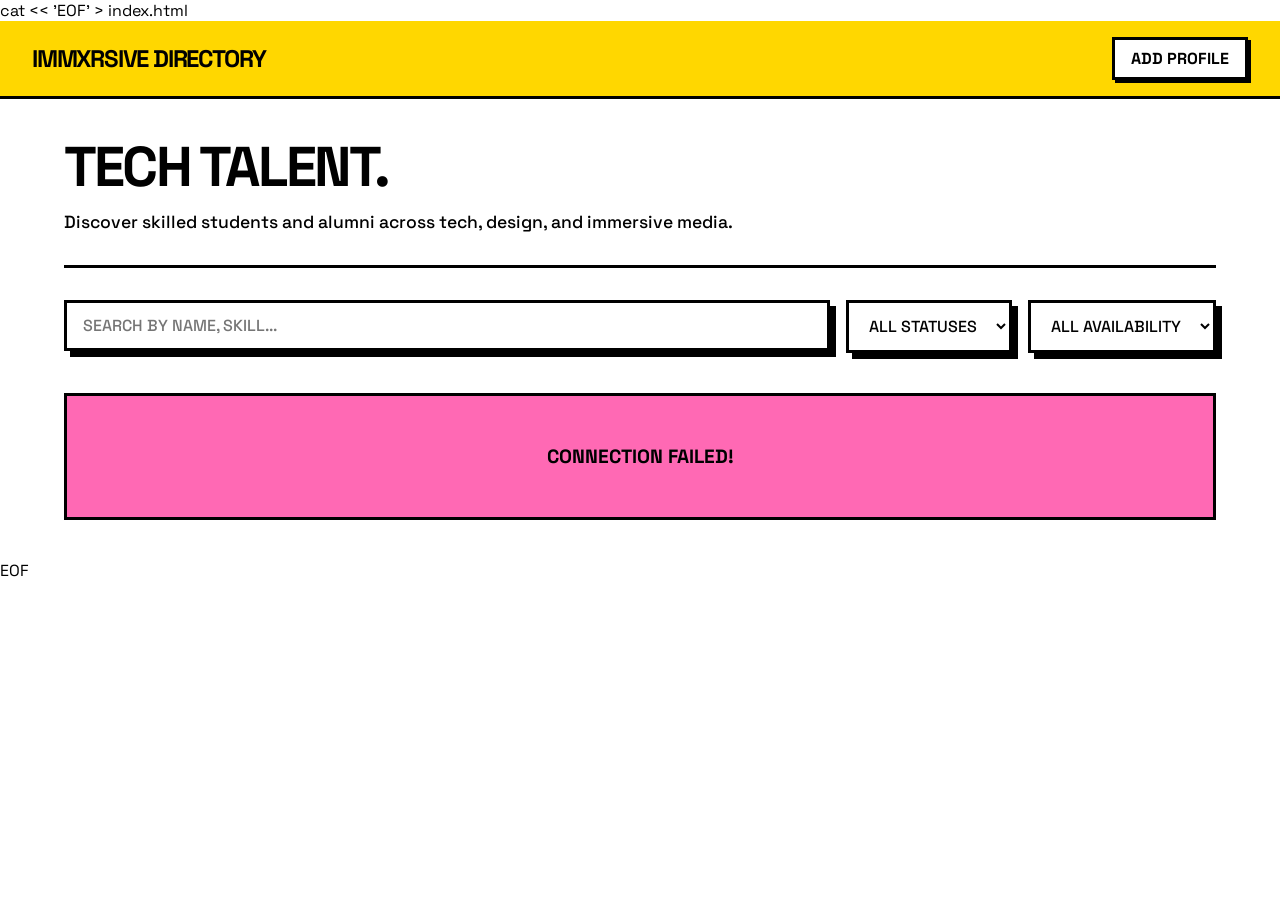
==== index.html @ 0367bcb5 "Update UI to Neon Glass & Monograms theme" ====
cat << 'EOF' > index.html
<!DOCTYPE html>
<html lang="en">
<head>
  <meta charset="UTF-8">
  <meta name="viewport" content="width=device-width, initial-scale=1.0">
  <title>ImmXrsive | Talent</title>
  <link rel="preconnect" href="https://fonts.googleapis.com">
  <link rel="preconnect" href="https://fonts.gstatic.com" crossorigin>
  <link href="https://fonts.googleapis.com/css2?family=Space+Grotesk:wght@500;700&display=swap" rel="stylesheet">
  <style>
    :root {
      --bg: #ffffff;
      --text: #000000;
      --accent: #FFD700; /* Bright Yellow */
      --accent-alt: #FF69B4; /* Hot Pink */
      --border: 3px solid #000000;
      --shadow: 6px 6px 0px #000000;
      --shadow-hover: 2px 2px 0px #000000;
    }
    * { box-sizing: border-box; margin: 0; padding: 0; }
    body {
      background-color: var(--bg);
      color: var(--text);
      font-family: 'Space Grotesk', sans-serif;
      min-height: 100vh;
      padding-bottom: 60px;
    }
    .navbar {
      background: var(--accent);
      border-bottom: var(--border);
      padding: 16px 32px;
      display: flex;
      justify-content: space-between;
      align-items: center;
      font-weight: 700;
      text-transform: uppercase;
    }
    .brand-main { font-size: 1.5rem; letter-spacing: -0.05em; }
    .nav-link { color: var(--text); text-decoration: none; border: var(--border); padding: 8px 16px; background: #fff; box-shadow: 3px 3px 0px #000; transition: all 0.1s; }
    .nav-link:hover { transform: translate(3px, 3px); box-shadow: 0px 0px 0px #000; }
    
    .container { max-width: 1200px; margin: 0 auto; padding: 40px 24px; }
    header h1 { font-size: 3.5rem; font-weight: 700; text-transform: uppercase; letter-spacing: -0.05em; line-height: 1; margin-bottom: 16px; }
    header p { font-size: 1.1rem; font-weight: 500; border-bottom: var(--border); padding-bottom: 32px; margin-bottom: 32px; }

    .controls-bar { display: flex; gap: 16px; margin-bottom: 40px; flex-wrap: wrap; }
    input[type="text"], select {
      padding: 12px 16px; border: var(--border); background: #fff; color: var(--text); font-family: inherit; font-size: 1rem; font-weight: 500; outline: none; box-shadow: var(--shadow);
    }
    .search-input-wrap { flex: 1; min-width: 280px; }
    input[type="text"] { width: 100%; }
    input[type="text"]:focus, select:focus { background: #f0f0f0; }

    .talent-grid { display: grid; grid-template-columns: repeat(auto-fill, minmax(320px, 1fr)); gap: 32px; }
    .card {
      background: #fff; border: var(--border); padding: 24px; box-shadow: var(--shadow); transition: all 0.1s ease; display: flex; flex-direction: column; justify-content: space-between;
    }
    .card:hover { transform: translate(4px, 4px); box-shadow: var(--shadow-hover); background: #fafafa; }
    .card-top { display: flex; justify-content: space-between; align-items: flex-start; margin-bottom: 16px; }
    .talent-name { font-size: 1.5rem; font-weight: 700; text-transform: uppercase; }
    .status-badge { background: var(--accent-alt); border: var(--border); padding: 4px 8px; font-size: 0.8rem; font-weight: 700; text-transform: uppercase; }
    .talent-program { font-size: 1rem; font-weight: 700; margin-bottom: 12px; }
    .talent-headline { font-size: 1rem; font-weight: 500; margin-bottom: 24px; }
    
    .tags-container { display: flex; flex-wrap: wrap; gap: 8px; margin-bottom: 24px; }
    .tag-item { background: #eee; border: var(--border); padding: 4px 8px; font-size: 0.8rem; font-weight: 700; text-transform: uppercase; }
    
    .btn-view-profile { width: 100%; background: var(--accent); color: var(--text); border: var(--border); padding: 12px; font-family: inherit; font-size: 1rem; font-weight: 700; text-transform: uppercase; cursor: pointer; box-shadow: 4px 4px 0px #000; transition: all 0.1s; }
    .btn-view-profile:hover { transform: translate(2px, 2px); box-shadow: 2px 2px 0px #000; }

    .modal-overlay { position: fixed; top: 0; left: 0; width: 100vw; height: 100vh; background: rgba(0,0,0,0.8); display: none; justify-content: center; align-items: center; z-index: 1000; padding: 20px; }
    .modal-card { background: #fff; border: var(--border); box-shadow: 12px 12px 0px var(--accent); max-width: 500px; width: 100%; padding: 32px; position: relative; }
    .modal-close { position: absolute; top: 16px; right: 16px; background: var(--accent-alt); border: var(--border); font-size: 1.2rem; font-weight: 700; cursor: pointer; padding: 4px 12px; }
    .state-message { grid-column: 1 / -1; text-align: center; padding: 48px 16px; font-weight: 700; font-size: 1.2rem; text-transform: uppercase; border: var(--border); background: var(--accent); }
  </style>
</head>
<body>
  <nav class="navbar">
    <div class="brand-main">ImmXrsive Directory</div>
    <a href="upload.html" class="nav-link">Add Profile</a>
  </nav>

  <div class="container">
    <header>
      <h1>Tech Talent.</h1>
      <p>Discover skilled students and alumni across tech, design, and immersive media.</p>
    </header>

    <div class="controls-bar">
      <div class="search-input-wrap">
        <input type="text" id="searchInput" placeholder="SEARCH BY NAME, SKILL..." oninput="applyClientFilters()">
      </div>
      <select id="statusFilter" onchange="applyClientFilters()">
        <option value="">ALL STATUSES</option>
        <option value="Current">CURRENT</option>
        <option value="Alumni">ALUMNI</option>
      </select>
      <select id="availabilityFilter" onchange="applyClientFilters()">
        <option value="">ALL AVAILABILITY</option>
        <option value="internship">INTERNSHIP</option>
        <option value="contract">CONTRACT</option>
        <option value="full-time">FULL-TIME</option>
      </select>
    </div>

    <main id="talentGrid" class="talent-grid"></main>
  </div>

  <div id="profileModal" class="modal-overlay" onclick="closeModal(event)">
    <div class="modal-card" onclick="event.stopPropagation()">
      <button class="modal-close" onclick="closeModal()">X</button>
      <div id="modalBody"></div>
    </div>
  </div>

  <script>
    let allTalent = [];
    async function loadDirectory() {
      const grid = document.getElementById('talentGrid');
      grid.innerHTML = '<div class="state-message">LOADING DATA...</div>';
      try {
        const res = await fetch('https://immxrsive-api.onrender.com/api/directory');
        if (!res.ok) throw new Error('API failed');
        allTalent = await res.json();
        applyClientFilters();
      } catch (err) { grid.innerHTML = '<div class="state-message" style="background:#ff69b4;">CONNECTION FAILED!</div>'; }
    }
    function applyClientFilters() {
      const query = document.getElementById('searchInput').value.trim().toLowerCase();
      const selectedStatus = document.getElementById('statusFilter').value.toLowerCase();
      const selectedAvail = document.getElementById('availabilityFilter').value.toLowerCase();
      const filtered = allTalent.filter(item => {
        const name = (item.name || '').toLowerCase();
        const headline = (item.headline || '').toLowerCase();
        const program = (item.program || 'Computer Science').toLowerCase();
        const skills = (item.skills || []).map(s => s.toLowerCase());
        const status = (item.status || 'Current').toLowerCase();
        const availability = (item.availability || ['internship']).map(a => a.toLowerCase());
        const matchesQuery = !query || name.includes(query) || headline.includes(query) || program.includes(query) || skills.some(s => s.includes(query));
        const matchesStatus = !selectedStatus || status.includes(selectedStatus);
        const matchesAvail = !selectedAvail || availability.some(a => a.includes(selectedAvail));
        return matchesQuery && matchesStatus && matchesAvail;
      });
      renderCards(filtered);
    }
    function renderCards(list) {
      const grid = document.getElementById('talentGrid');
      if (!list || list.length === 0) { grid.innerHTML = '<div class="state-message">NO RESULTS.</div>'; return; }
      grid.innerHTML = list.map((item, index) => `
        <div class="card">
          <div>
            <div class="card-top">
              <h2 class="talent-name">${escapeHtml(item.name || 'Anonymous')}</h2>
              <span class="status-badge">${escapeHtml(item.status || 'Current')}</span>
            </div>
            <div class="talent-program">${escapeHtml(item.program || 'Computer Science')}</div>
            <div class="talent-headline">${escapeHtml(item.headline || 'Software Engineer')}</div>
            <div class="tags-container">${(item.skills || []).map(s => `<span class="tag-item">${escapeHtml(s)}</span>`).join('')}</div>
          </div>
          <button class="btn-view-profile" onclick="openModal(${index})">View Profile</button>
        </div>
      `).join('');
    }
    function openModal(index) {
      const item = allTalent[index];
      if (!item) return;
      document.getElementById('modalBody').innerHTML = `
        <h2 style="font-size: 2rem; font-weight: 700; text-transform: uppercase; margin-bottom: 8px;">${escapeHtml(item.name || 'Anonymous')}</h2>
        <div style="font-size: 1rem; font-weight: 700; margin-bottom: 24px; border-bottom: 3px solid #000; padding-bottom: 8px;">
          ${escapeHtml(item.program || 'Computer Science')} | ${escapeHtml(item.status || 'Current')}
        </div>
        <p style="font-size: 1.1rem; font-weight: 500; line-height: 1.5; margin-bottom: 24px;">
          ${escapeHtml(item.bio || item.headline || 'No description provided.')}
        </p>
        <div class="tags-container">${(item.skills || []).map(s => `<span class="tag-item">${escapeHtml(s)}</span>`).join('')}</div>
      `;
      document.getElementById('profileModal').style.display = 'flex';
    }
    function closeModal() { document.getElementById('profileModal').style.display = 'none'; }
    function escapeHtml(str) { return String(str).replace(/&/g, '&amp;').replace(/</g, '&lt;').replace(/>/g, '&gt;').replace(/"/g, '&quot;').replace(/'/g, '&#039;'); }
    window.addEventListener('DOMContentLoaded', loadDirectory);
  </script>
</body>
</html>
EOF
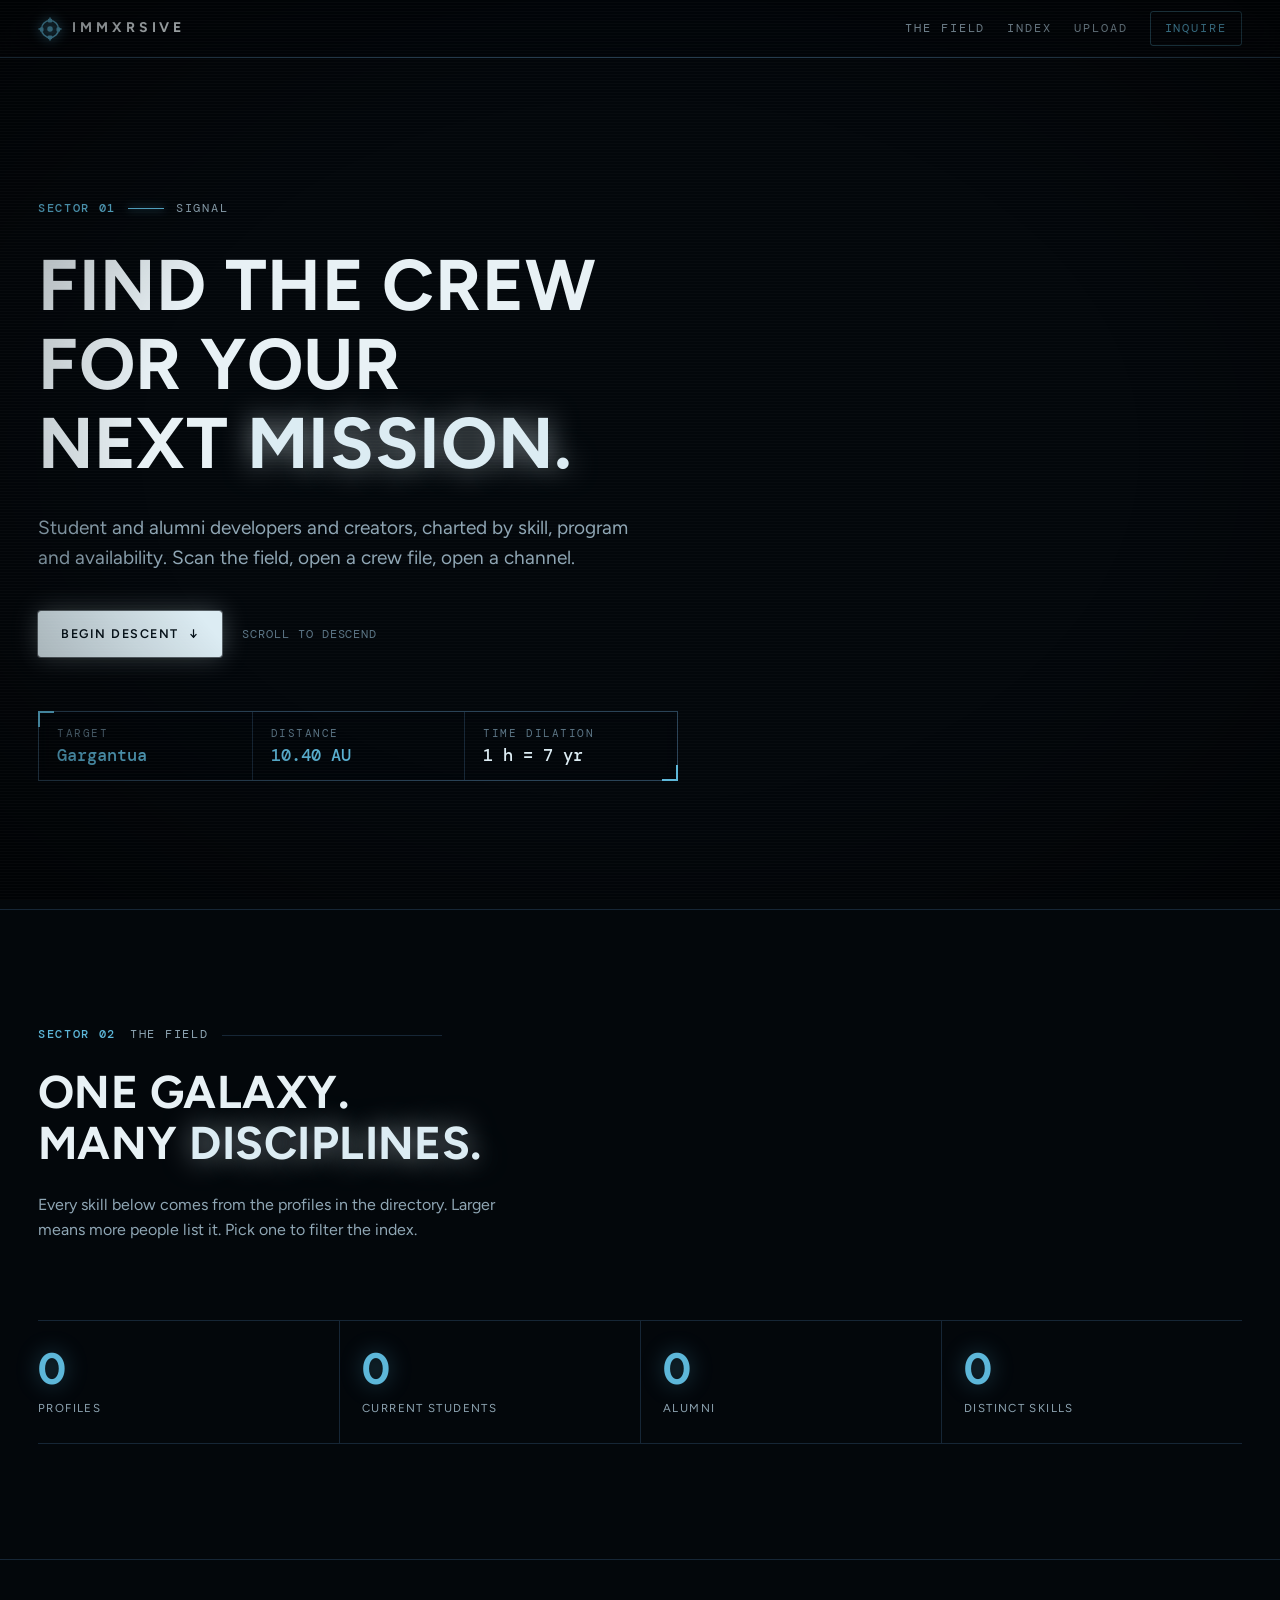
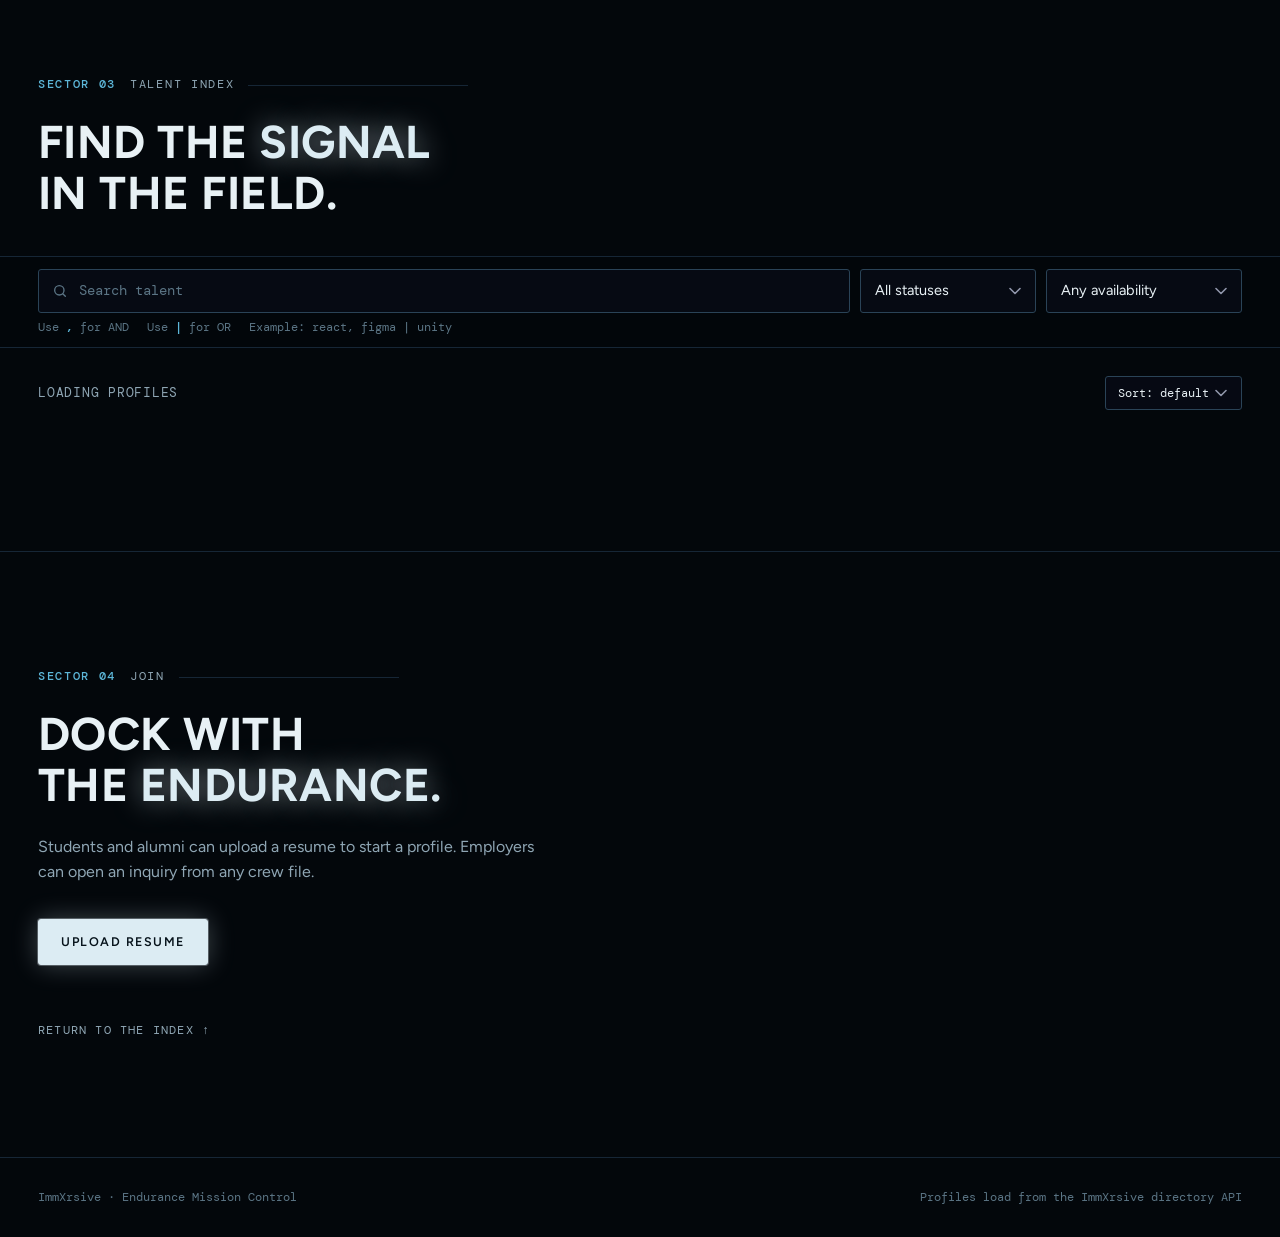
==== commit 418d5a91: "Add site.js and style.css for UI update" ====
--- a/index.html
+++ b/index.html
@@ -1,186 +1,334 @@
-cat << 'EOF' > index.html
-<!DOCTYPE html>
+<!doctype html>
 <html lang="en">
 <head>
-  <meta charset="UTF-8">
-  <meta name="viewport" content="width=device-width, initial-scale=1.0">
-  <title>ImmXrsive | Talent</title>
-  <link rel="preconnect" href="https://fonts.googleapis.com">
-  <link rel="preconnect" href="https://fonts.gstatic.com" crossorigin>
-  <link href="https://fonts.googleapis.com/css2?family=Space+Grotesk:wght@500;700&display=swap" rel="stylesheet">
-  <style>
-    :root {
-      --bg: #ffffff;
-      --text: #000000;
-      --accent: #FFD700; /* Bright Yellow */
-      --accent-alt: #FF69B4; /* Hot Pink */
-      --border: 3px solid #000000;
-      --shadow: 6px 6px 0px #000000;
-      --shadow-hover: 2px 2px 0px #000000;
-    }
-    * { box-sizing: border-box; margin: 0; padding: 0; }
-    body {
-      background-color: var(--bg);
-      color: var(--text);
-      font-family: 'Space Grotesk', sans-serif;
-      min-height: 100vh;
-      padding-bottom: 60px;
-    }
-    .navbar {
-      background: var(--accent);
-      border-bottom: var(--border);
-      padding: 16px 32px;
-      display: flex;
-      justify-content: space-between;
-      align-items: center;
-      font-weight: 700;
-      text-transform: uppercase;
-    }
-    .brand-main { font-size: 1.5rem; letter-spacing: -0.05em; }
-    .nav-link { color: var(--text); text-decoration: none; border: var(--border); padding: 8px 16px; background: #fff; box-shadow: 3px 3px 0px #000; transition: all 0.1s; }
-    .nav-link:hover { transform: translate(3px, 3px); box-shadow: 0px 0px 0px #000; }
-    
-    .container { max-width: 1200px; margin: 0 auto; padding: 40px 24px; }
-    header h1 { font-size: 3.5rem; font-weight: 700; text-transform: uppercase; letter-spacing: -0.05em; line-height: 1; margin-bottom: 16px; }
-    header p { font-size: 1.1rem; font-weight: 500; border-bottom: var(--border); padding-bottom: 32px; margin-bottom: 32px; }
-
-    .controls-bar { display: flex; gap: 16px; margin-bottom: 40px; flex-wrap: wrap; }
-    input[type="text"], select {
-      padding: 12px 16px; border: var(--border); background: #fff; color: var(--text); font-family: inherit; font-size: 1rem; font-weight: 500; outline: none; box-shadow: var(--shadow);
-    }
-    .search-input-wrap { flex: 1; min-width: 280px; }
-    input[type="text"] { width: 100%; }
-    input[type="text"]:focus, select:focus { background: #f0f0f0; }
-
-    .talent-grid { display: grid; grid-template-columns: repeat(auto-fill, minmax(320px, 1fr)); gap: 32px; }
-    .card {
-      background: #fff; border: var(--border); padding: 24px; box-shadow: var(--shadow); transition: all 0.1s ease; display: flex; flex-direction: column; justify-content: space-between;
-    }
-    .card:hover { transform: translate(4px, 4px); box-shadow: var(--shadow-hover); background: #fafafa; }
-    .card-top { display: flex; justify-content: space-between; align-items: flex-start; margin-bottom: 16px; }
-    .talent-name { font-size: 1.5rem; font-weight: 700; text-transform: uppercase; }
-    .status-badge { background: var(--accent-alt); border: var(--border); padding: 4px 8px; font-size: 0.8rem; font-weight: 700; text-transform: uppercase; }
-    .talent-program { font-size: 1rem; font-weight: 700; margin-bottom: 12px; }
-    .talent-headline { font-size: 1rem; font-weight: 500; margin-bottom: 24px; }
-    
-    .tags-container { display: flex; flex-wrap: wrap; gap: 8px; margin-bottom: 24px; }
-    .tag-item { background: #eee; border: var(--border); padding: 4px 8px; font-size: 0.8rem; font-weight: 700; text-transform: uppercase; }
-    
-    .btn-view-profile { width: 100%; background: var(--accent); color: var(--text); border: var(--border); padding: 12px; font-family: inherit; font-size: 1rem; font-weight: 700; text-transform: uppercase; cursor: pointer; box-shadow: 4px 4px 0px #000; transition: all 0.1s; }
-    .btn-view-profile:hover { transform: translate(2px, 2px); box-shadow: 2px 2px 0px #000; }
-
-    .modal-overlay { position: fixed; top: 0; left: 0; width: 100vw; height: 100vh; background: rgba(0,0,0,0.8); display: none; justify-content: center; align-items: center; z-index: 1000; padding: 20px; }
-    .modal-card { background: #fff; border: var(--border); box-shadow: 12px 12px 0px var(--accent); max-width: 500px; width: 100%; padding: 32px; position: relative; }
-    .modal-close { position: absolute; top: 16px; right: 16px; background: var(--accent-alt); border: var(--border); font-size: 1.2rem; font-weight: 700; cursor: pointer; padding: 4px 12px; }
-    .state-message { grid-column: 1 / -1; text-align: center; padding: 48px 16px; font-weight: 700; font-size: 1.2rem; text-transform: uppercase; border: var(--border); background: var(--accent); }
-  </style>
+<meta charset="utf-8">
+<meta name="viewport" content="width=device-width, initial-scale=1, viewport-fit=cover">
+<title>ImmXrsive · Endurance Mission Control</title>
+<meta name="description" content="Student and alumni developers and creators, charted by skill, program and availability.">
+<link rel="preconnect" href="https://fonts.googleapis.com">
+<link rel="preconnect" href="https://fonts.gstatic.com" crossorigin>
+<link href="https://fonts.googleapis.com/css2?family=DM+Mono:wght@400;500&family=Figtree:wght@400;500;600&family=Syncopate:wght@400;700&display=swap" rel="stylesheet">
+<link rel="stylesheet" href="style.css">
 </head>
 <body>
-  <nav class="navbar">
-    <div class="brand-main">ImmXrsive Directory</div>
-    <a href="upload.html" class="nav-link">Add Profile</a>
-  </nav>
-
-  <div class="container">
-    <header>
-      <h1>Tech Talent.</h1>
-      <p>Discover skilled students and alumni across tech, design, and immersive media.</p>
-    </header>
-
-    <div class="controls-bar">
-      <div class="search-input-wrap">
-        <input type="text" id="searchInput" placeholder="SEARCH BY NAME, SKILL..." oninput="applyClientFilters()">
-      </div>
-      <select id="statusFilter" onchange="applyClientFilters()">
-        <option value="">ALL STATUSES</option>
-        <option value="Current">CURRENT</option>
-        <option value="Alumni">ALUMNI</option>
-      </select>
-      <select id="availabilityFilter" onchange="applyClientFilters()">
-        <option value="">ALL AVAILABILITY</option>
-        <option value="internship">INTERNSHIP</option>
-        <option value="contract">CONTRACT</option>
-        <option value="full-time">FULL-TIME</option>
-      </select>
+<canvas id="sky" aria-hidden="true"></canvas>
+<div class="progress" id="progress" aria-hidden="true"></div>
+
+<div class="page">
+  <header class="nav">
+    <div class="wrap">
+      <a class="logo" href="index.html" aria-label="ImmXrsive, home">
+        <svg width="24" height="24" viewBox="0 0 24 24" fill="none" stroke="currentColor" stroke-width="1.5" aria-hidden="true"><circle cx="12" cy="12" r="8.5"/><circle cx="12" cy="12" r="2" fill="currentColor"/><path d="M12 1v3M12 20v3M1 12h3M20 12h3" stroke-linecap="round"/><g fill="currentColor"><rect x="10.5" y="2.6" width="3" height="2.2" rx=".5"/><rect x="10.5" y="19.2" width="3" height="2.2" rx=".5"/><rect x="2.6" y="10.9" width="2.2" height="3" rx=".5"/><rect x="19.2" y="10.9" width="2.2" height="3" rx=".5"/></g></svg>
+        ImmXrsive
+      </a>
+      <nav class="nav-links" aria-label="Primary">
+        <a class="hide-sm" href="index.html#field">The field</a>
+        <a href="index.html#index">Index</a>
+        <a href="upload.html">Upload</a>
+        <a class="cta" href="intake.html">Inquire</a>
+      </nav>
     </div>
-
-    <main id="talentGrid" class="talent-grid"></main>
-  </div>
-
-  <div id="profileModal" class="modal-overlay" onclick="closeModal(event)">
-    <div class="modal-card" onclick="event.stopPropagation()">
-      <button class="modal-close" onclick="closeModal()">X</button>
-      <div id="modalBody"></div>
-    </div>
-  </div>
-
-  <script>
-    let allTalent = [];
-    async function loadDirectory() {
-      const grid = document.getElementById('talentGrid');
-      grid.innerHTML = '<div class="state-message">LOADING DATA...</div>';
-      try {
-        const res = await fetch('https://immxrsive-api.onrender.com/api/directory');
-        if (!res.ok) throw new Error('API failed');
-        allTalent = await res.json();
-        applyClientFilters();
-      } catch (err) { grid.innerHTML = '<div class="state-message" style="background:#ff69b4;">CONNECTION FAILED!</div>'; }
+  </header>
+
+  <main id="top">
+    <section class="hero" aria-labelledby="h-signal">
+      <div class="wrap">
+        <p class="kicker"><b>Sector 01</b><i></i>Signal</p>
+        <h1 id="h-signal">Find the crew for your next <em>mission.</em></h1>
+        <p class="lede">Student and alumni developers and creators, charted by skill, program and availability. Scan the field, open a crew file, open a channel.</p>
+        <div class="hero-actions">
+          <a class="btn" href="#index">Begin descent <span aria-hidden="true">↓</span></a>
+          <span class="cue">Scroll to descend</span>
+        </div>
+        <div class="telemetry" aria-hidden="true"><div><small>Target</small><b>Gargantua</b></div><div><small>Distance</small><b id="t-dist">10.40 AU</b></div><div><small>Time dilation</small><b class="warn" id="t-dil">1 h = 7 yr</b></div></div>
+      </div>
+    </section>
+
+    <section class="chapter" id="field" aria-labelledby="h-field">
+      <div class="wrap">
+        <div class="field-grid">
+          <div>
+            <p class="ch-label"><b>Sector 02</b>The field</p>
+            <h2 id="h-field">One galaxy. Many <em>disciplines.</em></h2>
+            <p class="ch-copy">Every skill below comes from the profiles in the directory. Larger means more people list it. Pick one to filter the index.</p>
+          </div>
+          <div>
+            <div class="cloud" id="cloud" aria-label="Skills across the directory"></div>
+            <p class="cloud-note" id="cloud-note"></p>
+          </div>
+        </div>
+        <div class="stats" id="stats" aria-label="Directory summary">
+          <div class="stat"><div class="n" id="s-total">0</div><div class="l">Profiles</div></div>
+          <div class="stat"><div class="n" id="s-current">0</div><div class="l">Current students</div></div>
+          <div class="stat"><div class="n" id="s-alumni">0</div><div class="l">Alumni</div></div>
+          <div class="stat"><div class="n" id="s-skills">0</div><div class="l">Distinct skills</div></div>
+        </div>
+      </div>
+    </section>
+
+    <section class="chapter" id="index" aria-labelledby="h-index" style="padding-bottom:0">
+      <div class="wrap index-head">
+        <p class="ch-label"><b>Sector 03</b>Talent index</p>
+        <h2 id="h-index">Find the <em>signal</em> in the field.</h2>
+      </div>
+
+      <div class="filters" role="search">
+        <div class="wrap">
+          <div class="filters-row">
+            <div class="field">
+              <label for="q">Search talent</label>
+              <svg class="search-icon" width="16" height="16" viewBox="0 0 24 24" fill="none" stroke="currentColor" stroke-width="2" stroke-linecap="round" stroke-linejoin="round" aria-hidden="true"><circle cx="11" cy="11" r="7"/><path d="M20 20l-3.5-3.5"/></svg>
+              <input class="control" id="q" type="search" placeholder="Search talent" autocomplete="off" spellcheck="false">
+            </div>
+            <div class="field">
+              <label for="status">Status</label>
+              <select class="control" id="status">
+                <option value="">All statuses</option>
+                <option value="current">Current</option>
+                <option value="alumni">Alumni</option>
+              </select>
+            </div>
+            <div class="field">
+              <label for="avail">Availability</label>
+              <select class="control" id="avail">
+                <option value="">Any availability</option>
+                <option value="internship">Internship</option>
+                <option value="contract">Contract</option>
+                <option value="full-time">Full-time</option>
+              </select>
+            </div>
+          </div>
+          <p class="hint"><span>Use <b>,</b> for AND</span><span>Use <b>|</b> for OR</span><span>Example: react, figma | unity</span></p>
+        </div>
+      </div>
+
+      <div class="wrap">
+        <div id="banner" class="banner" hidden></div>
+        <div class="results-meta">
+          <div class="count" id="count" aria-live="polite">Loading profiles</div>
+          <div class="meta-right">
+            <select class="control sort" id="sort" aria-label="Sort profiles"><option value="">Sort: default</option><option value="az">Name A to Z</option><option value="skills">Most skills</option></select>
+            <button class="link-btn" id="clear" type="button" hidden>Clear filters</button>
+          </div>
+        </div>
+        <div class="grid" id="grid" aria-busy="true"></div>
+      </div>
+      <div style="height:clamp(64px,9vw,120px)"></div>
+    </section>
+
+    <section class="chapter join" id="join" aria-labelledby="h-join">
+      <div class="wrap">
+        <p class="ch-label"><b>Sector 04</b>Join</p>
+        <h2 id="h-join">Dock with the <em>Endurance.</em></h2>
+        <p class="ch-copy">Students and alumni can upload a resume to start a profile. Employers can open an inquiry from any crew file.</p>
+        <a class="btn" href="upload.html">Upload resume</a>
+        <div><a class="back" href="#index">Return to the index ↑</a></div>
+      </div>
+    </section>
+  </main>
+
+  <footer>
+    <div class="wrap"><span>ImmXrsive · Endurance Mission Control</span><span>Profiles load from the ImmXrsive directory API</span></div>
+  </footer>
+</div>
+
+<script src="site.js"></script>
+<script>
+(function () {
+  "use strict";
+  var X = window.IMX, $ = X.$, el = X.el, lc = X.lc, REDUCED = X.REDUCED;
+  var grid = $("grid"), countEl = $("count"), clearBtn = $("clear"), banner = $("banner");
+  var qEl = $("q"), statusEl = $("status"), availEl = $("avail"), sortEl = $("sort");
+  var all = [], filtered = [];
+
+  /* ---------- Telemetry ---------- */
+  (function () {
+    var d = $("t-dist"), l = $("t-dil");
+    function upd() {
+      var h = Math.max(1, document.documentElement.scrollHeight - window.innerHeight), p = Math.min(1, (window.scrollY || 0) / h);
+      d.textContent = (10.4 * (1 - p * 0.92)).toFixed(2) + " AU";
+      l.textContent = "1 h = " + Math.round(7 + p * 60) + " yr";
     }
-    function applyClientFilters() {
-      const query = document.getElementById('searchInput').value.trim().toLowerCase();
-      const selectedStatus = document.getElementById('statusFilter').value.toLowerCase();
-      const selectedAvail = document.getElementById('availabilityFilter').value.toLowerCase();
-      const filtered = allTalent.filter(item => {
-        const name = (item.name || '').toLowerCase();
-        const headline = (item.headline || '').toLowerCase();
-        const program = (item.program || 'Computer Science').toLowerCase();
-        const skills = (item.skills || []).map(s => s.toLowerCase());
-        const status = (item.status || 'Current').toLowerCase();
-        const availability = (item.availability || ['internship']).map(a => a.toLowerCase());
-        const matchesQuery = !query || name.includes(query) || headline.includes(query) || program.includes(query) || skills.some(s => s.includes(query));
-        const matchesStatus = !selectedStatus || status.includes(selectedStatus);
-        const matchesAvail = !selectedAvail || availability.some(a => a.includes(selectedAvail));
-        return matchesQuery && matchesStatus && matchesAvail;
+    window.addEventListener("scroll", upd, { passive: true }); upd();
+  })();
+
+  /* ---------- Search parsing: "," = AND, "|" = OR ---------- */
+  function parseQuery(raw) {
+    return raw.split("|").map(function (g) {
+      return g.split(",").map(function (t) { return lc(t.trim()); }).filter(Boolean);
+    }).filter(function (g) { return g.length; });
+  }
+  function termMatches(hay, term) {
+    var words = term.split(/\s+/).filter(Boolean);
+    for (var i = 0; i < words.length; i++) if (hay.indexOf(words[i]) === -1) return false;
+    return true;
+  }
+  function queryMatches(hay, groups) {
+    if (!groups.length) return true;
+    return groups.some(function (g) { return g.every(function (t) { return termMatches(hay, t); }); });
+  }
+
+  /* ---------- Rendering ---------- */
+  function renderSkeletons() {
+    grid.setAttribute("aria-busy", "true");
+    grid.replaceChildren();
+    for (var i = 0; i < 6; i++) grid.appendChild(el("div", "card skeleton"));
+  }
+  function renderState(title, message, label, action) {
+    var box = el("div", "state");
+    box.appendChild(el("h3", null, title));
+    box.appendChild(el("p", null, message));
+    if (label) { var b = el("button", "btn", label); b.type = "button"; b.addEventListener("click", action); box.appendChild(b); }
+    grid.replaceChildren(box);
+  }
+
+  function buildCard(p) {
+    var card = el("article", "card");
+    card.appendChild(el("span", "badge" + (lc(p.status) === "current" ? " current" : ""), p.status || "N/A"));
+
+    var top = el("div", "card-top");
+    top.appendChild(X.constellation(p, 56));
+    top.appendChild(el("span", "cid", "CREW-" + p.id.toUpperCase()));
+    card.appendChild(top);
+
+    var head = el("div");
+    head.appendChild(el("h3", null, p.name));
+    if (p.program) head.appendChild(el("p", "program", p.program));
+    card.appendChild(head);
+
+    if (p.headline) card.appendChild(el("p", "headline", p.headline));
+
+    if (p.skills.length) {
+      var tags = el("div", "tags");
+      p.skills.slice(0, 5).forEach(function (s) { tags.appendChild(el("span", "tag", s)); });
+      if (p.skills.length > 5) tags.appendChild(el("span", "tag more", "+" + (p.skills.length - 5)));
+      card.appendChild(tags);
+    }
+    // A normal link to a real page: student.html?id=S01
+    var link = el("a", "btn block", "View Profile");
+    link.href = X.studentUrl(p.id);
+    link.setAttribute("aria-label", "View profile for " + p.name);
+    card.appendChild(link);
+    return card;
+  }
+
+  function render() {
+    grid.setAttribute("aria-busy", "false");
+    clearBtn.hidden = !(qEl.value.trim() || statusEl.value || availEl.value);
+    var n = filtered.length, total = all.length;
+    countEl.replaceChildren();
+    countEl.appendChild(el("b", null, String(n)));
+    countEl.appendChild(document.createTextNode(" / " + total + (n === 1 ? " match" : " matches")));
+    if (!n) {
+      renderState(
+        total ? "Nothing in range" : "The sky is empty",
+        total ? "No profiles match that search. Loosen a filter or try different keywords." : "The directory has no profiles to show right now.",
+        total ? "Clear filters" : null, clearFilters
+      );
+      return;
+    }
+    var frag = document.createDocumentFragment();
+    filtered.forEach(function (p) { frag.appendChild(buildCard(p)); });
+    grid.replaceChildren(frag);
+  }
+
+  function applyFilters() {
+    var groups = parseQuery(qEl.value), status = statusEl.value, avail = availEl.value, sort = sortEl.value;
+    filtered = all.filter(function (p) {
+      if (status && lc(p.status) !== status) return false;
+      if (avail && !p.availability.some(function (a) { return lc(a) === avail; })) return false;
+      return queryMatches(p.hay, groups);
+    });
+    if (sort === "az") filtered.sort(function (a, b) { return a.name.localeCompare(b.name); });
+    else if (sort === "skills") filtered.sort(function (a, b) { return b.skills.length - a.skills.length; });
+    render();
+  }
+  function clearFilters() { qEl.value = ""; statusEl.value = ""; availEl.value = ""; applyFilters(); qEl.focus(); }
+
+  /* ---------- Skill cloud + stats from real data ---------- */
+  function renderField() {
+    var freq = {}, label = {};
+    all.forEach(function (p) {
+      p.skills.forEach(function (s) {
+        var k = lc(s);
+        freq[k] = (freq[k] || 0) + 1;
+        if (!label[k]) label[k] = s;
       });
-      renderCards(filtered);
+    });
+    var keys = Object.keys(freq).sort(function (a, b) { return freq[b] - freq[a] || a.localeCompare(b); });
+    var top = keys.slice(0, 22);
+    var max = top.length ? freq[top[0]] : 1, min = top.length ? freq[top[top.length - 1]] : 1;
+
+    var cloud = $("cloud");
+    cloud.replaceChildren();
+    top.forEach(function (k) {
+      var t = max === min ? 0.5 : (freq[k] - min) / (max - min);
+      var b = el("button", null, label[k]);
+      b.type = "button";
+      b.style.fontSize = (17 + t * 15).toFixed(1) + "px";
+      b.title = freq[k] + (freq[k] === 1 ? " profile" : " profiles");
+      b.dataset.skill = label[k];
+      b.appendChild(el("sup", null, String(freq[k])));
+      cloud.appendChild(b);
+    });
+    $("cloud-note").textContent = keys.length > top.length ? "Showing the top " + top.length + " of " + keys.length + " skills." : (keys.length ? keys.length + " skills across " + all.length + " profiles." : "");
+
+    $("s-total").textContent = String(all.length);
+    $("s-current").textContent = String(all.filter(function (p) { return lc(p.status) === "current"; }).length);
+    $("s-alumni").textContent = String(all.filter(function (p) { return lc(p.status) === "alumni"; }).length);
+    $("s-skills").textContent = String(keys.length);
+  }
+  $("cloud").addEventListener("click", function (e) {
+    var b = e.target.closest("button[data-skill]");
+    if (!b) return;
+    qEl.value = b.dataset.skill;
+    applyFilters();
+    $("index").scrollIntoView({ behavior: REDUCED ? "auto" : "smooth", block: "start" });
+  });
+
+  /* ---------- Data ---------- */
+  function showBanner(info) {
+    banner.replaceChildren();
+    if (!info) { banner.hidden = true; return; }
+    var msg = el("span");
+    msg.appendChild(el("strong", null, info.title));
+    msg.appendChild(document.createTextNode(" " + info.text));
+    banner.appendChild(msg);
+    if (info.retry) {
+      var r = el("button", "link-btn", "Retry live API");
+      r.type = "button"; r.addEventListener("click", load);
+      banner.appendChild(r);
     }
-    function renderCards(list) {
-      const grid = document.getElementById('talentGrid');
-      if (!list || list.length === 0) { grid.innerHTML = '<div class="state-message">NO RESULTS.</div>'; return; }
-      grid.innerHTML = list.map((item, index) => `
-        <div class="card">
-          <div>
-            <div class="card-top">
-              <h2 class="talent-name">${escapeHtml(item.name || 'Anonymous')}</h2>
-              <span class="status-badge">${escapeHtml(item.status || 'Current')}</span>
-            </div>
-            <div class="talent-program">${escapeHtml(item.program || 'Computer Science')}</div>
-            <div class="talent-headline">${escapeHtml(item.headline || 'Software Engineer')}</div>
-            <div class="tags-container">${(item.skills || []).map(s => `<span class="tag-item">${escapeHtml(s)}</span>`).join('')}</div>
-          </div>
-          <button class="btn-view-profile" onclick="openModal(${index})">View Profile</button>
-        </div>
-      `).join('');
-    }
-    function openModal(index) {
-      const item = allTalent[index];
-      if (!item) return;
-      document.getElementById('modalBody').innerHTML = `
-        <h2 style="font-size: 2rem; font-weight: 700; text-transform: uppercase; margin-bottom: 8px;">${escapeHtml(item.name || 'Anonymous')}</h2>
-        <div style="font-size: 1rem; font-weight: 700; margin-bottom: 24px; border-bottom: 3px solid #000; padding-bottom: 8px;">
-          ${escapeHtml(item.program || 'Computer Science')} | ${escapeHtml(item.status || 'Current')}
-        </div>
-        <p style="font-size: 1.1rem; font-weight: 500; line-height: 1.5; margin-bottom: 24px;">
-          ${escapeHtml(item.bio || item.headline || 'No description provided.')}
-        </p>
-        <div class="tags-container">${(item.skills || []).map(s => `<span class="tag-item">${escapeHtml(s)}</span>`).join('')}</div>
-      `;
-      document.getElementById('profileModal').style.display = 'flex';
-    }
-    function closeModal() { document.getElementById('profileModal').style.display = 'none'; }
-    function escapeHtml(str) { return String(str).replace(/&/g, '&amp;').replace(/</g, '&lt;').replace(/>/g, '&gt;').replace(/"/g, '&quot;').replace(/'/g, '&#039;'); }
-    window.addEventListener('DOMContentLoaded', loadDirectory);
-  </script>
+    banner.hidden = false;
+  }
+  function load() {
+    renderSkeletons();
+    countEl.textContent = "Loading profiles";
+    showBanner(null);
+    X.loadDirectory(function () {
+      showBanner({ title: "Waking up the API.", text: "The first request can take up to a minute on free hosting." });
+    }).then(function (res) {
+      all = res.data;
+      showBanner(res.live ? null : { title: "Couldn't reach the live API.", text: "Showing " + all.length + " sample profiles instead.", retry: true });
+      renderField(); applyFilters();
+    });
+  }
+
+  qEl.addEventListener("input", applyFilters);
+  statusEl.addEventListener("change", applyFilters);
+  availEl.addEventListener("change", applyFilters);
+  sortEl.addEventListener("change", applyFilters);
+  clearBtn.addEventListener("click", clearFilters);
+  grid.addEventListener("pointermove", function (e) {
+    var card = e.target.closest(".card");
+    if (!card) return;
+    var r = card.getBoundingClientRect();
+    card.style.setProperty("--mx", (e.clientX - r.left) + "px");
+    card.style.setProperty("--my", (e.clientY - r.top) + "px");
+  });
+
+  load();
+})();
+</script>
 </body>
-</html>
-EOF+</html>
--- a/style.css
+++ b/style.css
@@ -0,0 +1,364 @@
+/* ImmXrsive shared theme: loaded by index, student, intake and upload */
+:root{color-scheme:light;box-sizing:border-box;padding-top:env(safe-area-inset-top,0px);padding-bottom:env(safe-area-inset-bottom,0px)}html{scroll-padding-top:env(safe-area-inset-top,0px)}body{margin:0;padding:0;font:14px -apple-system,BlinkMacSystemFont,sans-serif;background:#fff;color:#000}img{max-width:100%}[hidden]:not([hidden=until-found i]){display:none!important}
+
+  /* Layout: fixed starfield canvas behind a left-aligned scroll story. Four numbered chapters (Signal, Field, Index, Join); the index chapter carries a sticky search bar. One dark look by design. */
+  :root {
+    --bg: #03070b;
+    --surface: #0a0c16;
+    --surface-2: #11141f;
+    --line: #1b2033;
+    --line-strong: #2d3552;
+    --fg: #ece9e0;
+    --muted: #9096ab;
+    --faint: #5c627a;
+    --star: #dcecf3;
+    --star-hover: #ffffff;
+    --star-soft: rgba(220, 236, 243, 0.12);
+    --ink: #15100a;
+    --warn: #f08a4b;
+    --display: "Instrument Serif", "Iowan Old Style", Georgia, serif;
+    --sans: "Figtree", system-ui, -apple-system, "Segoe UI", Roboto, sans-serif;
+    --mono: "DM Mono", ui-monospace, "SF Mono", Menlo, Consolas, monospace;
+    --nav-h: 58px;
+    --radius: 10px;
+    color-scheme: dark;
+  }
+
+  * { box-sizing: border-box; }
+  html { scroll-behavior: smooth; scroll-padding-top: 130px; }
+  body {
+    background: var(--bg);
+    color: var(--fg);
+    font-family: var(--sans);
+    font-size: 16px;
+    line-height: 1.6;
+    -webkit-font-smoothing: antialiased;
+    overflow-x: clip;
+  }
+  a { color: inherit; text-decoration: none; }
+  button, input, select { font: inherit; color: inherit; }
+  :focus-visible { outline: 2px solid var(--star); outline-offset: 3px; }
+  ::selection { background: var(--star); color: var(--ink); }
+
+  #sky { position: fixed; inset: 0; width: 100%; height: 100%; z-index: 0; pointer-events: none; }
+  .page { position: relative; z-index: 1; }
+  .progress {
+    position: fixed; top: 0; left: 0; right: 0; height: 2px; z-index: 60; background: var(--star);
+    transform-origin: 0 50%; transform: scaleX(0);
+  }
+
+  .wrap {
+    max-width: 1240px; margin-inline: auto;
+    padding-left: max(18px, env(safe-area-inset-left, 0px));
+    padding-right: max(18px, env(safe-area-inset-right, 0px));
+  }
+  .mono { font-family: var(--mono); }
+
+  /* Nav */
+  .nav {
+    position: sticky; top: env(safe-area-inset-top, 0px); z-index: 50; height: var(--nav-h);
+    background: rgba(3, 7, 11, 0.72); backdrop-filter: blur(14px); -webkit-backdrop-filter: blur(14px);
+    border-bottom: 1px solid var(--line);
+  }
+  .nav .wrap { height: 100%; display: flex; align-items: center; justify-content: space-between; gap: 16px; }
+  .logo { display: inline-flex; align-items: center; gap: 10px; font-family: var(--display); font-size: 24px; letter-spacing: 0.01em; }
+  .logo svg { color: var(--star); }
+  .nav-links { display: flex; align-items: center; gap: 22px; font-family: var(--mono); font-size: 12px; letter-spacing: 0.08em; text-transform: uppercase; }
+  .nav-links a { color: var(--muted); transition: color .15s; }
+  .nav-links a:hover { color: var(--fg); }
+  .nav-links .cta { color: var(--star); border: 1px solid var(--line-strong); padding: 7px 14px; border-radius: 999px; }
+  .nav-links .cta:hover { color: var(--ink); background: var(--star); border-color: var(--star); }
+
+  /* Hero */
+  .hero { position: relative; overflow: clip; padding-block: clamp(64px, 11vw, 150px) clamp(72px, 10vw, 130px); }
+  .hero .wrap { position: relative; }
+  .kicker { display: flex; align-items: center; gap: 12px; font-family: var(--mono); font-size: 12px; letter-spacing: 0.14em; text-transform: uppercase; color: var(--muted); margin: 0 0 28px; }
+  .kicker i { width: 36px; height: 1px; background: var(--star); display: block; }
+  .kicker b { color: var(--star); font-weight: 500; }
+  h1 {
+    margin: 0; font-family: var(--display); font-weight: 400; font-size: clamp(48px, 9.4vw, 128px);
+    line-height: 0.95; letter-spacing: -0.02em; max-width: 12ch; text-wrap: balance;
+  }
+  h1 em { color: var(--star); }
+  .lede { margin: 30px 0 0; max-width: 50ch; color: var(--muted); font-size: clamp(16px, 2vw, 19px); }
+  .hero-actions { display: flex; align-items: center; flex-wrap: wrap; gap: 20px; margin-top: 38px; }
+  .btn {
+    display: inline-flex; align-items: center; justify-content: center; gap: 10px; height: 46px; padding-inline: 22px;
+    background: var(--star); color: var(--ink); border: 1px solid var(--star); border-radius: 999px;
+    font-weight: 600; font-size: 15px; cursor: pointer; transition: background .15s, border-color .15s, transform .15s;
+  }
+  .btn:hover { background: var(--star-hover); border-color: var(--star-hover); }
+  .btn.block { width: 100%; height: 42px; border-radius: 8px; font-size: 14px; }
+  .cue { font-family: var(--mono); font-size: 12px; color: var(--faint); letter-spacing: 0.08em; text-transform: uppercase; }
+
+  .orbit { position: absolute; right: -90px; top: 10px; width: min(620px, 52vw); aspect-ratio: 1; color: var(--line-strong); pointer-events: none; }
+  .orbit svg { width: 100%; height: 100%; overflow: visible; }
+  .orbit .ring { fill: none; stroke: currentColor; stroke-width: 1; }
+  .orbit .ring.dash { stroke-dasharray: 2 6; }
+  .orbit .spin { transform-origin: 200px 200px; animation: spin 60s linear infinite; }
+  .orbit .spin.s2 { animation-duration: 95s; animation-direction: reverse; }
+  .orbit .spin.s3 { animation-duration: 140s; }
+  .orbit .core { fill: var(--star); }
+  .orbit .dot { fill: var(--fg); }
+  .orbit .dot.gold { fill: var(--star); }
+  @keyframes spin { to { transform: rotate(360deg); } }
+
+  /* Chapters */
+  .chapter { border-top: 1px solid var(--line); padding-block: clamp(64px, 9vw, 120px); }
+  .ch-label { display: flex; align-items: center; gap: 14px; margin: 0 0 22px; font-family: var(--mono); font-size: 12px; letter-spacing: 0.14em; text-transform: uppercase; color: var(--muted); }
+  .ch-label b { color: var(--star); font-weight: 500; }
+  .ch-label::after { content: ""; flex: 1; height: 1px; background: var(--line); max-width: 220px; }
+  h2 { margin: 0; font-family: var(--display); font-weight: 400; font-size: clamp(36px, 5.6vw, 72px); line-height: 1.02; letter-spacing: -0.015em; text-wrap: balance; max-width: 18ch; }
+  h2 em { color: var(--star); }
+  .ch-copy { margin: 22px 0 0; max-width: 50ch; color: var(--muted); }
+
+  .field-grid { display: grid; grid-template-columns: minmax(0, 5fr) minmax(0, 6fr); gap: clamp(32px, 6vw, 96px); align-items: start; }
+  .cloud { display: flex; flex-wrap: wrap; gap: 10px 10px; align-items: center; min-height: 120px; }
+  .cloud button {
+    background: transparent; border: 1px solid var(--line-strong); color: var(--fg); border-radius: 999px; cursor: pointer;
+    padding: 6px 16px; font-family: var(--display); line-height: 1.15; transition: border-color .15s, color .15s, background .15s;
+  }
+  .cloud button sup { font-family: var(--mono); font-size: 10px; color: var(--faint); margin-left: 5px; vertical-align: super; }
+  .cloud button:hover { border-color: var(--star); color: var(--star); background: var(--star-soft); }
+  .cloud-note { margin: 18px 0 0; font-family: var(--mono); font-size: 12px; color: var(--faint); }
+
+  .stats { display: grid; grid-template-columns: repeat(4, minmax(0, 1fr)); margin-top: clamp(44px, 6vw, 80px); border-top: 1px solid var(--line); border-bottom: 1px solid var(--line); }
+  .stat { padding: 26px 0 26px 22px; border-left: 1px solid var(--line); }
+  .stat:first-child { border-left: 0; padding-left: 0; }
+  .stat .n { font-family: var(--display); font-size: clamp(40px, 5vw, 64px); line-height: 1; font-variant-numeric: tabular-nums; }
+  .stat .l { margin-top: 8px; font-family: var(--mono); font-size: 11.5px; letter-spacing: 0.12em; text-transform: uppercase; color: var(--muted); }
+
+  /* Index */
+  .index-head { padding-bottom: 36px; }
+  .filters {
+    position: sticky; top: calc(var(--nav-h) + env(safe-area-inset-top, 0px)); z-index: 40;
+    background: rgba(3, 7, 11, 0.86); backdrop-filter: blur(14px); -webkit-backdrop-filter: blur(14px);
+    border-block: 1px solid var(--line);
+  }
+  .filters-row { display: grid; grid-template-columns: minmax(0, 1fr) 176px 196px; gap: 10px; padding-block: 12px 6px; }
+  .field { position: relative; min-width: 0; }
+  .field label { position: absolute; width: 1px; height: 1px; overflow: hidden; clip: rect(0 0 0 0); white-space: nowrap; }
+  .control {
+    width: 100%; height: 44px; background: var(--surface); border: 1px solid var(--line-strong); border-radius: 8px;
+    padding: 0 14px; font-size: 14.5px; transition: border-color .15s, box-shadow .15s;
+  }
+  .control::placeholder { color: var(--faint); }
+  .control:hover { border-color: #3d4766; }
+  .control:focus { outline: none; border-color: var(--star); box-shadow: 0 0 0 3px var(--star-soft); }
+  input.control { padding-left: 40px; font-family: var(--mono); font-size: 13.5px; }
+  .search-icon { position: absolute; left: 14px; top: 50%; translate: 0 -50%; color: var(--faint); pointer-events: none; }
+  select.control {
+    appearance: none; -webkit-appearance: none; padding-right: 36px; cursor: pointer;
+    background-image: url("data:image/svg+xml;utf8,<svg xmlns='http://www.w3.org/2000/svg' width='12' height='8' viewBox='0 0 12 8'><path d='M1 1.5l5 5 5-5' fill='none' stroke='%239096ab' stroke-width='1.6' stroke-linecap='round' stroke-linejoin='round'/></svg>");
+    background-repeat: no-repeat; background-position: right 14px center;
+  }
+  select.control option { background: var(--surface); color: var(--fg); }
+  .hint { margin: 0; padding-bottom: 10px; font-family: var(--mono); font-size: 11.5px; color: var(--faint); display: flex; flex-wrap: wrap; gap: 4px 18px; }
+  .hint b { color: var(--star); font-weight: 500; }
+
+  .results-meta { display: flex; align-items: center; justify-content: space-between; gap: 12px; flex-wrap: wrap; padding-block: 28px 18px; }
+  .count { font-family: var(--mono); font-size: 12.5px; letter-spacing: 0.06em; color: var(--muted); text-transform: uppercase; }
+  .count b { color: var(--star); font-weight: 500; }
+  .link-btn { background: none; border: 0; padding: 0; cursor: pointer; font-family: var(--mono); font-size: 12px; letter-spacing: 0.06em; text-transform: uppercase; color: var(--star); }
+  .link-btn:hover { color: var(--star-hover); text-decoration: underline; text-underline-offset: 4px; }
+
+  .banner {
+    display: flex; align-items: center; justify-content: space-between; gap: 12px; flex-wrap: wrap; margin-top: 26px;
+    border: 1px solid var(--line-strong); border-left: 2px solid var(--warn); background: var(--surface);
+    border-radius: var(--radius); padding: 12px 16px; font-size: 14px; color: var(--muted);
+  }
+  .banner strong { color: var(--fg); font-weight: 500; }
+
+  .grid { display: grid; grid-template-columns: repeat(auto-fill, minmax(min(100%, 310px), 1fr)); gap: 16px; padding-bottom: 8px; }
+  .card {
+    --mx: 50%; --my: 0%;
+    position: relative; display: flex; flex-direction: column; gap: 14px; min-width: 0; padding: 22px;
+    background: radial-gradient(280px circle at var(--mx) var(--my), rgba(220, 236, 243, 0.07), transparent 65%), rgba(10, 12, 22, 0.78);
+    border: 1px solid var(--line); border-radius: var(--radius);
+    transition: transform .2s ease, border-color .2s ease;
+  }
+  .card:hover { transform: translateY(-3px); border-color: var(--line-strong); }
+  .card-top { display: flex; align-items: center; gap: 12px; padding-right: 86px; min-height: 56px; }
+  .cid { font-family: var(--mono); font-size: 11px; letter-spacing: 0.12em; color: var(--faint); }
+  .const { flex: none; color: var(--fg); }
+  .const .ln { stroke: var(--line-strong); stroke-width: 1; fill: none; }
+  .const .st { fill: var(--fg); }
+  .const .st.hot { fill: var(--star); }
+  .badge {
+    position: absolute; top: 18px; right: 18px; font-family: var(--mono); font-size: 10.5px; font-weight: 500;
+    letter-spacing: 0.1em; text-transform: uppercase; padding: 4px 9px; border-radius: 999px;
+    border: 1px solid var(--line-strong); color: var(--muted); background: var(--bg);
+  }
+  .badge.current { color: var(--star); border-color: rgba(220, 236, 243, 0.45); background: var(--star-soft); }
+  .card h3 { margin: 0; font-family: var(--display); font-weight: 400; font-size: 30px; line-height: 1.08; letter-spacing: -0.005em; overflow-wrap: anywhere; }
+  .program { margin: 6px 0 0; font-family: var(--mono); font-size: 12px; color: var(--muted); overflow-wrap: anywhere; }
+  .headline { margin: 0; color: #cfccc2; font-size: 15px; line-height: 1.5; }
+  .tags { display: flex; flex-wrap: wrap; gap: 6px; }
+  .tag { font-family: var(--mono); font-size: 11.5px; padding: 3px 10px; border-radius: 999px; border: 1px solid var(--line-strong); color: #cfccc2; background: rgba(3, 7, 11, 0.6); white-space: nowrap; }
+  .tag.more { color: var(--faint); border-style: dashed; }
+  .card .btn { margin-top: auto; }
+
+  .skeleton { min-height: 280px; overflow: hidden; }
+  .skeleton::after { content: ""; position: absolute; inset: 0; background: linear-gradient(100deg, transparent 30%, rgba(255,255,255,0.04) 50%, transparent 70%); background-size: 200% 100%; animation: shimmer 1.5s linear infinite; }
+  @keyframes shimmer { from { background-position: 150% 0; } to { background-position: -50% 0; } }
+  .state { grid-column: 1 / -1; border: 1px dashed var(--line-strong); border-radius: var(--radius); padding: 64px 24px; text-align: center; color: var(--muted); }
+  .state h3 { margin: 0 0 8px; font-family: var(--display); font-weight: 400; font-size: 32px; color: var(--fg); }
+  .state p { margin: 0 auto; max-width: 44ch; }
+  .state .btn { width: auto; margin-top: 22px; }
+
+  /* Join */
+  .join { text-align: left; }
+  .join h2 { max-width: 14ch; }
+  .join .btn { margin-top: 34px; }
+  .back { display: inline-block; margin-top: 56px; font-family: var(--mono); font-size: 12px; letter-spacing: 0.1em; text-transform: uppercase; color: var(--muted); }
+  .back:hover { color: var(--star); }
+
+  footer { border-top: 1px solid var(--line); padding-block: 30px; font-family: var(--mono); font-size: 12px; color: var(--faint); }
+  footer .wrap { display: flex; justify-content: space-between; flex-wrap: wrap; gap: 8px; }
+
+  /* Modal */
+  dialog {
+    width: min(660px, calc(100% - 28px)); max-height: min(88vh, 780px); padding: 0; margin: auto;
+    background: var(--surface); color: var(--fg); border: 1px solid var(--line-strong); border-radius: 14px; overflow: hidden;
+  }
+  dialog[open] { display: flex; flex-direction: column; animation: pop .22s ease; }
+  dialog::backdrop { background: rgba(2, 3, 8, 0.78); backdrop-filter: blur(4px); }
+  @keyframes pop { from { opacity: 0; transform: translateY(10px) scale(.985); } to { opacity: 1; transform: none; } }
+  .m-head { position: relative; padding: 28px 28px 0; display: flex; gap: 20px; align-items: flex-start; }
+  .m-head .const { width: 92px; height: 92px; }
+  .m-title { min-width: 0; padding-right: 44px; }
+  .m-title .badge { position: static; display: inline-block; margin-bottom: 12px; }
+  .m-title h2 { font-size: 40px; line-height: 1.02; max-width: none; overflow-wrap: anywhere; }
+  .m-close { position: absolute; top: 16px; right: 16px; width: 34px; height: 34px; display: grid; place-items: center; background: transparent; border: 1px solid var(--line-strong); border-radius: 999px; color: var(--muted); cursor: pointer; }
+  .m-close:hover { color: var(--fg); background: var(--surface-2); }
+  .m-body { padding: 22px 28px 6px; overflow-y: auto; display: flex; flex-direction: column; gap: 24px; }
+  .m-headline { margin: 0; font-family: var(--display); font-size: 24px; line-height: 1.25; color: #e4e1d7; }
+  .m-sec h4 { margin: 0 0 10px; font-family: var(--mono); font-size: 11px; font-weight: 500; letter-spacing: 0.14em; text-transform: uppercase; color: var(--muted); }
+  .m-sec p { margin: 0; color: #cfccc2; max-width: 60ch; white-space: pre-line; }
+  .m-foot { margin-top: 18px; padding: 18px 28px 24px; border-top: 1px solid var(--line); display: flex; flex-direction: column; gap: 10px; }
+  .m-note { margin: 0; min-height: 1.4em; font-family: var(--mono); font-size: 12px; color: var(--muted); }
+
+  .toast { position: fixed; left: 50%; bottom: calc(24px + env(safe-area-inset-bottom, 0px)); translate: -50% 0; z-index: 100; background: var(--fg); color: var(--ink); font-size: 14px; font-weight: 500; padding: 11px 18px; border-radius: 999px; max-width: calc(100% - 32px); }
+
+  @media (max-width: 900px) {
+    .field-grid { grid-template-columns: 1fr; }
+    .orbit { opacity: 0.45; right: -160px; }
+  }
+  @media (max-width: 760px) {
+    .nav-links a:not(.cta) { display: none; }
+    .filters-row { grid-template-columns: 1fr 1fr; }
+    .filters-row .field:first-child { grid-column: 1 / -1; }
+    .stats { grid-template-columns: repeat(2, minmax(0, 1fr)); }
+    .stat:nth-child(3) { border-left: 0; padding-left: 0; }
+    .stat:nth-child(n+3) { border-top: 1px solid var(--line); }
+    .m-head { padding: 22px 20px 0; flex-direction: column; gap: 14px; }
+    .m-body, .m-foot { padding-left: 20px; padding-right: 20px; }
+    .m-title h2 { font-size: 34px; }
+  }
+  @media (prefers-reduced-motion: reduce) {
+    * { animation: none !important; transition: none !important; scroll-behavior: auto !important; }
+    .card:hover { transform: none; }
+  }
+
+/* ===== INTERSTELLAR THEME OVERRIDES ===== */
+:root{--bg:#03070b;--surface:#08111a;--surface-2:#0e1a26;--line:#162636;--line-strong:#2a4357;--fg:#e8f1f5;--muted:#8fa6b4;--faint:#5b7585;
+--star:#dcecf3;--star-hover:#ffffff;--star-soft:rgba(220,236,243,.13);--hud:#5db7d9;--hud-soft:rgba(93,183,217,.1);--ink:#06121a;--display:"Syncopate","Figtree",system-ui,sans-serif}
+body::after{content:"";position:fixed;inset:0;z-index:70;pointer-events:none;background:repeating-linear-gradient(0deg,rgba(255,255,255,.018) 0 1px,transparent 1px 3px),radial-gradient(ellipse at center,transparent 55%,rgba(0,0,0,.55) 100%)}
+.progress{background:linear-gradient(90deg,var(--hud),var(--star));box-shadow:0 0 12px var(--hud)}
+.nav{background:rgba(3,7,11,.7);border-bottom:1px solid var(--line-strong)}
+.logo{font-family:var(--display);font-size:14px;font-weight:700;letter-spacing:.28em;text-transform:uppercase}
+.logo svg{color:var(--hud);animation:spin 40s linear infinite;filter:drop-shadow(0 0 6px var(--hud))}
+.nav-links a{letter-spacing:.16em}.nav-links .cta{color:var(--hud);border-color:rgba(93,183,217,.4);border-radius:3px}
+.nav-links .cta:hover{background:var(--hud);border-color:var(--hud);color:#021016;box-shadow:0 0 18px rgba(93,183,217,.5)}
+.kicker b,.ch-label b,.count b,.hint b{color:var(--hud)}.kicker i{background:var(--hud);box-shadow:0 0 8px var(--hud)}
+h1,h2{font-family:var(--display);text-transform:uppercase;font-weight:700;letter-spacing:.01em}
+h1{font-size:clamp(30px,5.6vw,76px);line-height:1.1;max-width:13ch}
+h2{font-size:clamp(24px,3.6vw,46px);line-height:1.12}
+h1 em,h2 em{font-style:normal;color:var(--star);text-shadow:0 0 28px rgba(220,236,243,.55)}
+.btn{border-radius:3px;text-transform:uppercase;letter-spacing:.12em;font-size:12.5px;box-shadow:0 0 0 1px rgba(220,236,243,.3),0 0 26px rgba(220,236,243,.28)}
+.btn:hover{box-shadow:0 0 0 1px var(--star-hover),0 0 38px rgba(220,236,243,.55)}.btn.block{border-radius:3px}
+.telemetry{display:flex;flex-wrap:wrap;gap:0;margin-top:54px;max-width:640px;border:1px solid var(--line-strong);background:rgba(3,7,11,.55);backdrop-filter:blur(8px);position:relative}
+.telemetry::before,.card::before{content:"";position:absolute;top:-1px;left:-1px;width:14px;height:14px;border-top:2px solid var(--hud);border-left:2px solid var(--hud);pointer-events:none}
+.telemetry::after,.card::after{content:"";position:absolute;bottom:-1px;right:-1px;width:14px;height:14px;border-bottom:2px solid var(--hud);border-right:2px solid var(--hud);pointer-events:none}
+.telemetry div{flex:1 1 150px;padding:14px 18px;border-left:1px solid var(--line)}.telemetry div:first-child{border-left:0}
+.telemetry small{display:block;font:11px var(--mono);letter-spacing:.14em;text-transform:uppercase;color:var(--faint)}
+.telemetry b{display:block;margin-top:4px;font:500 17px var(--mono);color:var(--hud);font-variant-numeric:tabular-nums}
+.telemetry b.warn{color:var(--star)}
+.cloud button{font-family:var(--mono);font-size:13px!important;border-radius:3px;background:rgba(7,10,20,.6)}
+.cloud button:hover{color:var(--hud);border-color:var(--hud);background:var(--hud-soft);box-shadow:0 0 16px rgba(93,183,217,.2)}
+.stat .n{font-family:var(--display);font-weight:700;color:var(--hud);text-shadow:0 0 22px rgba(93,183,217,.4);font-size:clamp(26px,3.6vw,44px)}
+.filters{background:rgba(3,7,11,.88)}.control{border-radius:3px;background:rgba(7,10,20,.9)}.control:focus{border-color:var(--hud);box-shadow:0 0 0 3px var(--hud-soft),0 0 18px rgba(93,183,217,.18)}
+.card{border-radius:3px;background:radial-gradient(300px circle at var(--mx) var(--my),rgba(93,183,217,.08),transparent 65%),rgba(7,10,20,.82);transition:transform .2s,border-color .2s,box-shadow .2s}
+.card:hover{border-color:rgba(93,183,217,.45);box-shadow:0 0 34px rgba(93,183,217,.1),inset 0 0 40px rgba(93,183,217,.03)}
+.card h3,.stat .l{font-family:var(--sans)}.card h3{font-size:22px;font-weight:600;letter-spacing:.01em}
+.cid{color:var(--hud);opacity:.7}.const .st{fill:var(--hud)}.const .st.hot{fill:var(--star);filter:drop-shadow(0 0 4px var(--star))}.const .ln{stroke:rgba(93,183,217,.3)}
+.badge,.tag{border-radius:3px}.badge.current{color:var(--hud);border-color:rgba(93,183,217,.5);background:var(--hud-soft)}
+dialog{border-radius:4px;border-color:rgba(93,183,217,.35);box-shadow:0 0 60px rgba(93,183,217,.12)}
+.m-title h2{font-size:26px}.join h2{max-width:16ch}.back:hover{color:var(--hud)}
+.state{border-radius:3px}.banner{border-radius:3px}
+@media(max-width:760px){.telemetry{margin-top:36px}}
+
+/* ===== SUB-PAGES, TABS, FORMS (added) ===== */
+.sub{padding-top:clamp(40px,6vw,80px)}
+.tablist{display:flex;flex-wrap:wrap;border-bottom:1px solid var(--line-strong);margin:34px 0 26px}
+.tab{background:none;border:0;border-bottom:2px solid transparent;margin-bottom:-1px;padding:12px 20px;cursor:pointer;font:500 12px var(--mono);letter-spacing:.14em;text-transform:uppercase;color:var(--muted);transition:color .15s,border-color .15s}
+.tab:hover{color:var(--fg)}
+.tab[aria-selected=true]{color:var(--hud);border-bottom-color:var(--hud);text-shadow:0 0 14px rgba(93,183,217,.45)}
+.formbox{max-width:560px;display:grid;gap:16px}
+.f{display:grid;gap:6px}.f>span{font:11px var(--mono);letter-spacing:.14em;text-transform:uppercase;color:var(--muted)}
+.ctl{width:100%;height:44px;background:rgba(7,10,20,.9);border:1px solid var(--line-strong);border-radius:3px;padding:0 14px;font-size:14.5px;transition:border-color .15s,box-shadow .15s}
+.ctl.ta{height:auto;min-height:110px;padding:12px 14px;resize:vertical;line-height:1.5}
+.ctl::placeholder{color:var(--faint)}
+.ctl:focus{outline:none;border-color:var(--hud);box-shadow:0 0 0 3px var(--hud-soft),0 0 18px rgba(93,183,217,.18)}
+.checks{display:flex;gap:10px;flex-wrap:wrap}
+.checks label{display:inline-flex;align-items:center;gap:8px;border:1px solid var(--line-strong);border-radius:3px;padding:8px 12px;font:12px var(--mono);cursor:pointer;background:rgba(7,10,20,.6)}
+.checks input{accent-color:#5db7d9}
+.form-msg{min-height:1.4em;margin:0;font:12px var(--mono);color:var(--muted)}.form-msg.err{color:var(--warn)}
+.btn.inline{width:auto}
+.btn.ghost{background:transparent;color:var(--hud);border-color:rgba(93,183,217,.4);box-shadow:none}
+.btn.ghost:hover{background:var(--hud-soft);border-color:var(--hud);color:var(--hud)}
+.ev-grid{display:grid;grid-template-columns:repeat(auto-fill,minmax(min(100%,300px),1fr));gap:16px}
+.ev{position:relative;display:flex;flex-direction:column;gap:10px;padding:20px;border:1px solid var(--line);border-radius:3px;background:rgba(7,10,20,.82);transition:border-color .2s}
+.ev:hover{border-color:rgba(93,183,217,.45)}
+.ev h3{margin:0;font:600 19px var(--sans);overflow-wrap:anywhere}.ev p{margin:0;color:#cfccc2;font-size:14.5px}
+.ev .meta{font:11.5px var(--mono);color:var(--hud);letter-spacing:.08em;text-transform:uppercase}
+.ev .go{margin-top:auto;padding-top:6px;font:12px var(--mono);letter-spacing:.08em;text-transform:uppercase;color:var(--hud);background:none;border:0;cursor:pointer;text-align:left}
+.ev .go:hover{text-decoration:underline;text-underline-offset:4px}
+.pf-head{display:flex;gap:24px;align-items:center;flex-wrap:wrap;margin-top:22px}
+.pf-head .badge{position:static;display:inline-block;margin-bottom:12px}
+.pf-name{font-size:clamp(24px,4.2vw,50px);max-width:none;overflow-wrap:anywhere}
+.pf-headline{margin:14px 0 0;max-width:60ch;color:var(--muted)}
+.pf-actions{display:flex;gap:10px;flex-wrap:wrap;margin-top:22px}
+.pf-stack{display:flex;flex-direction:column;gap:26px;max-width:720px}
+.pf-stack .m-sec p{white-space:pre-line}
+.pager{display:flex;justify-content:space-between;gap:12px;flex-wrap:wrap;margin-top:48px;padding-top:20px;border-top:1px solid var(--line)}
+.meta-right{display:flex;align-items:center;gap:14px;flex-wrap:wrap}
+select.control.sort{width:auto;height:34px;padding:0 32px 0 12px;font:12px var(--mono)}
+.link-btn[aria-pressed=true]{text-decoration:underline;text-underline-offset:4px}
+.cloud button.on{border-color:var(--hud);color:var(--hud)}
+
+/* ===== MULTI-PAGE ADDITIONS ===== */
+.nav-links a[aria-current=page]:not(.cta){color:var(--fg)}
+@media(max-width:760px){
+  .nav-links a:not(.cta){display:inline-block}
+  .nav-links a.hide-sm{display:none}
+  .nav-links{gap:14px;font-size:11px;letter-spacing:.1em}
+  .logo{letter-spacing:.16em}
+}
+a.btn{text-decoration:none}
+.sub-copy{margin:22px 0 0;max-width:56ch;color:var(--muted)}
+.about-line{margin:0 0 26px;padding:12px 16px;border:1px solid var(--line-strong);border-left:2px solid var(--hud);background:rgba(7,10,20,.7);border-radius:3px;font:13px var(--mono);color:var(--muted);max-width:560px}
+.about-line b{color:var(--hud);font-weight:500}
+.hp{position:absolute;left:-9999px;width:1px;height:1px;overflow:hidden}
+.file-box{display:grid;gap:10px;padding:22px;border:1px dashed var(--line-strong);border-radius:3px;background:rgba(7,10,20,.6)}
+.file-box input[type=file]{font:13px var(--mono);color:var(--muted)}
+.file-box input[type=file]::file-selector-button{margin-right:14px;padding:9px 16px;border:1px solid rgba(93,183,217,.4);border-radius:3px;background:transparent;color:var(--hud);font:500 12px var(--mono);letter-spacing:.1em;text-transform:uppercase;cursor:pointer}
+.file-box input[type=file]::file-selector-button:hover{background:var(--hud-soft)}
+.file-meta{margin:0;font:12px var(--mono);color:var(--faint)}
+.result{margin-top:30px;display:grid;gap:14px;max-width:720px}
+.result h3{margin:0;font:500 12px var(--mono);letter-spacing:.14em;text-transform:uppercase;color:var(--hud)}
+.kv{display:grid;grid-template-columns:150px minmax(0,1fr);gap:6px 18px;padding:18px;border:1px solid var(--line);border-radius:3px;background:rgba(7,10,20,.82)}
+.kv dt{font:11.5px var(--mono);letter-spacing:.1em;text-transform:uppercase;color:var(--muted)}
+.kv dd{margin:0;overflow-wrap:anywhere;color:#cfccc2}
+.result pre{margin:0;padding:16px;overflow:auto;border:1px solid var(--line);border-radius:3px;background:rgba(7,10,20,.82);font:12.5px var(--mono);color:#cfccc2}
+@media(max-width:560px){.kv{grid-template-columns:1fr}}
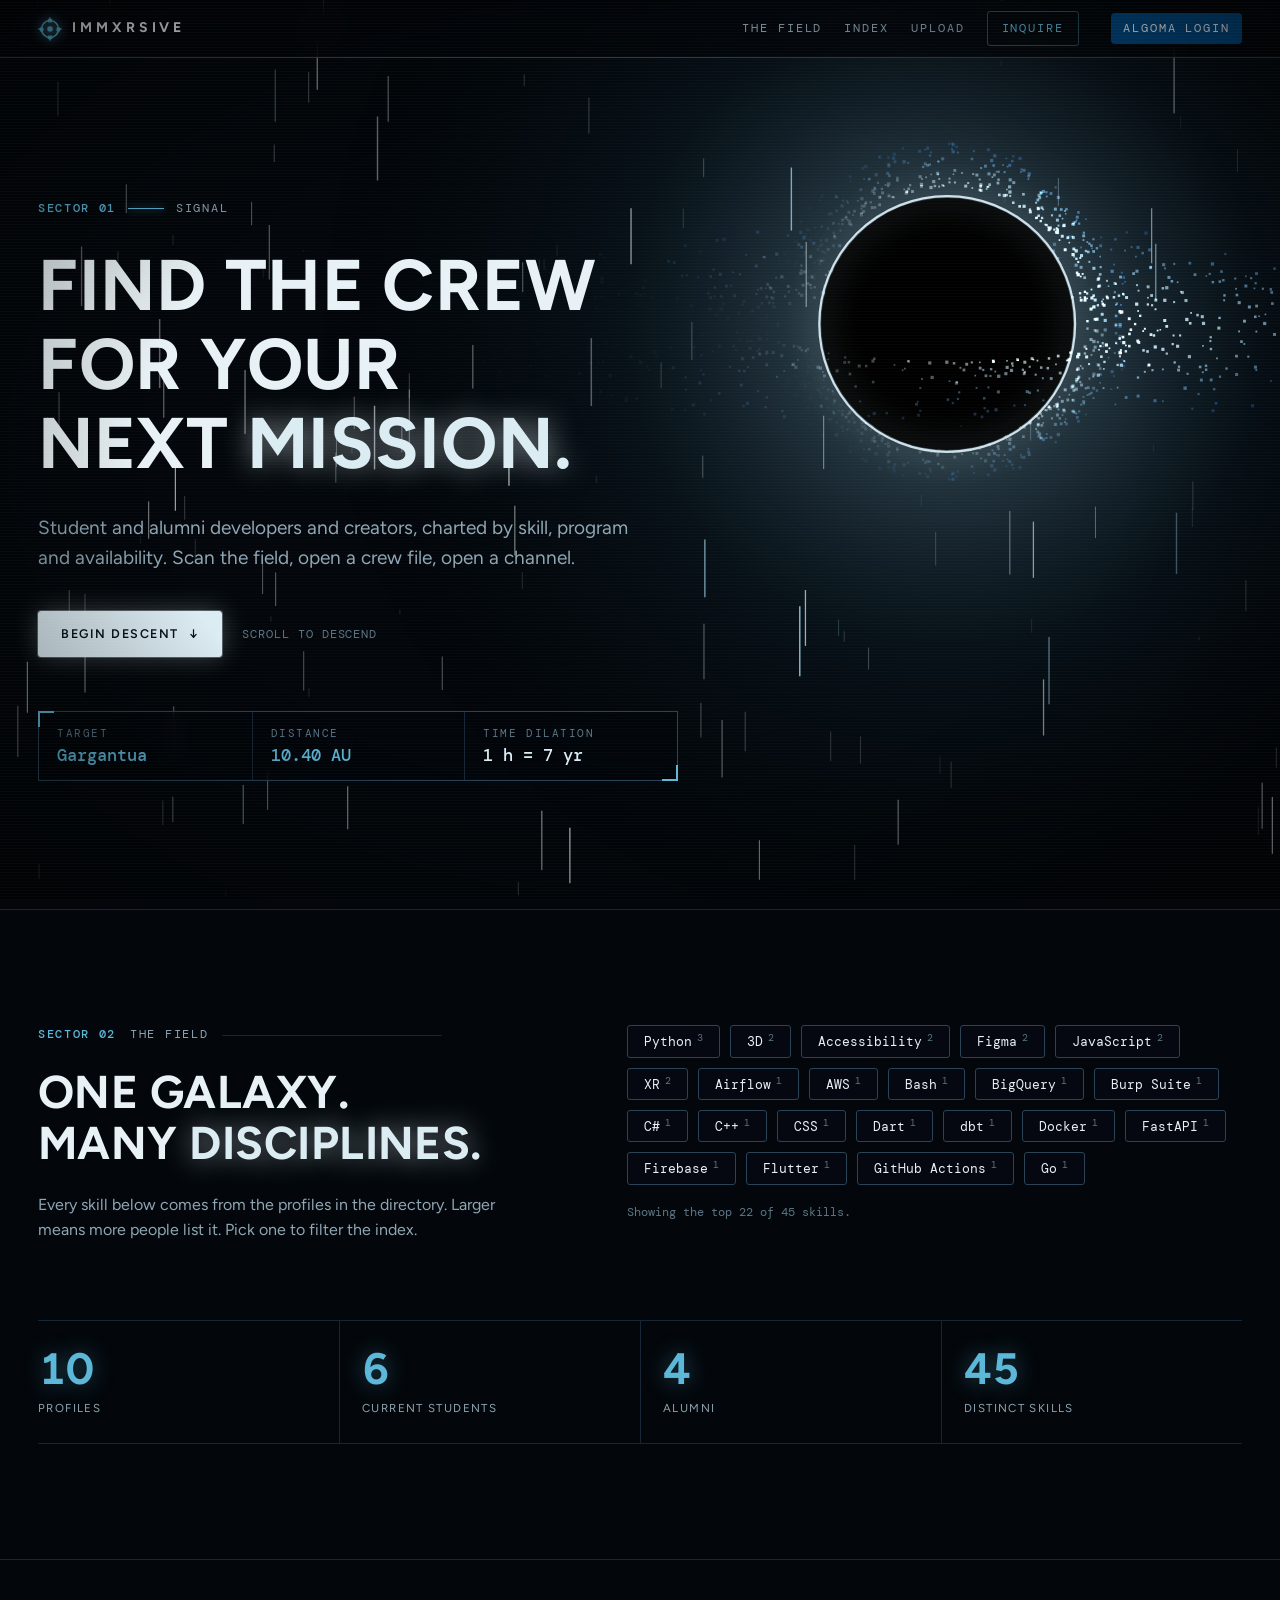
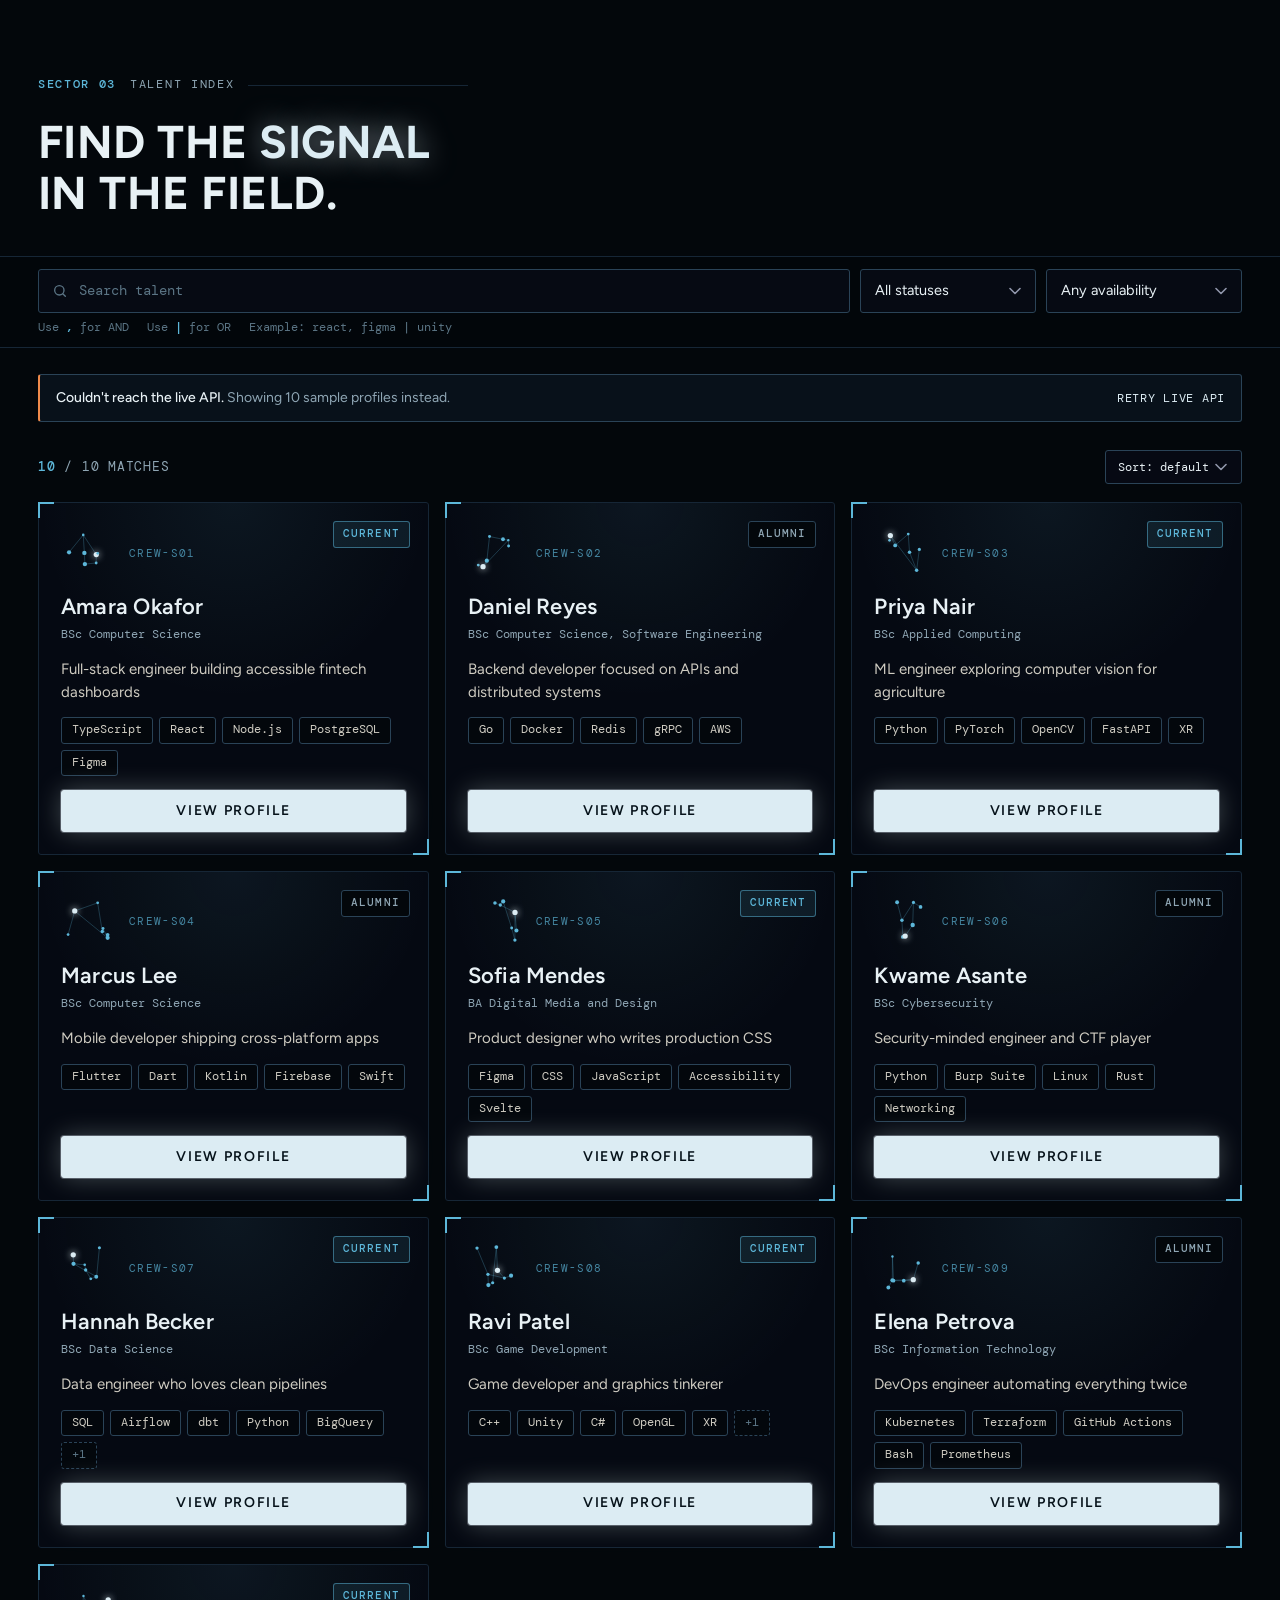
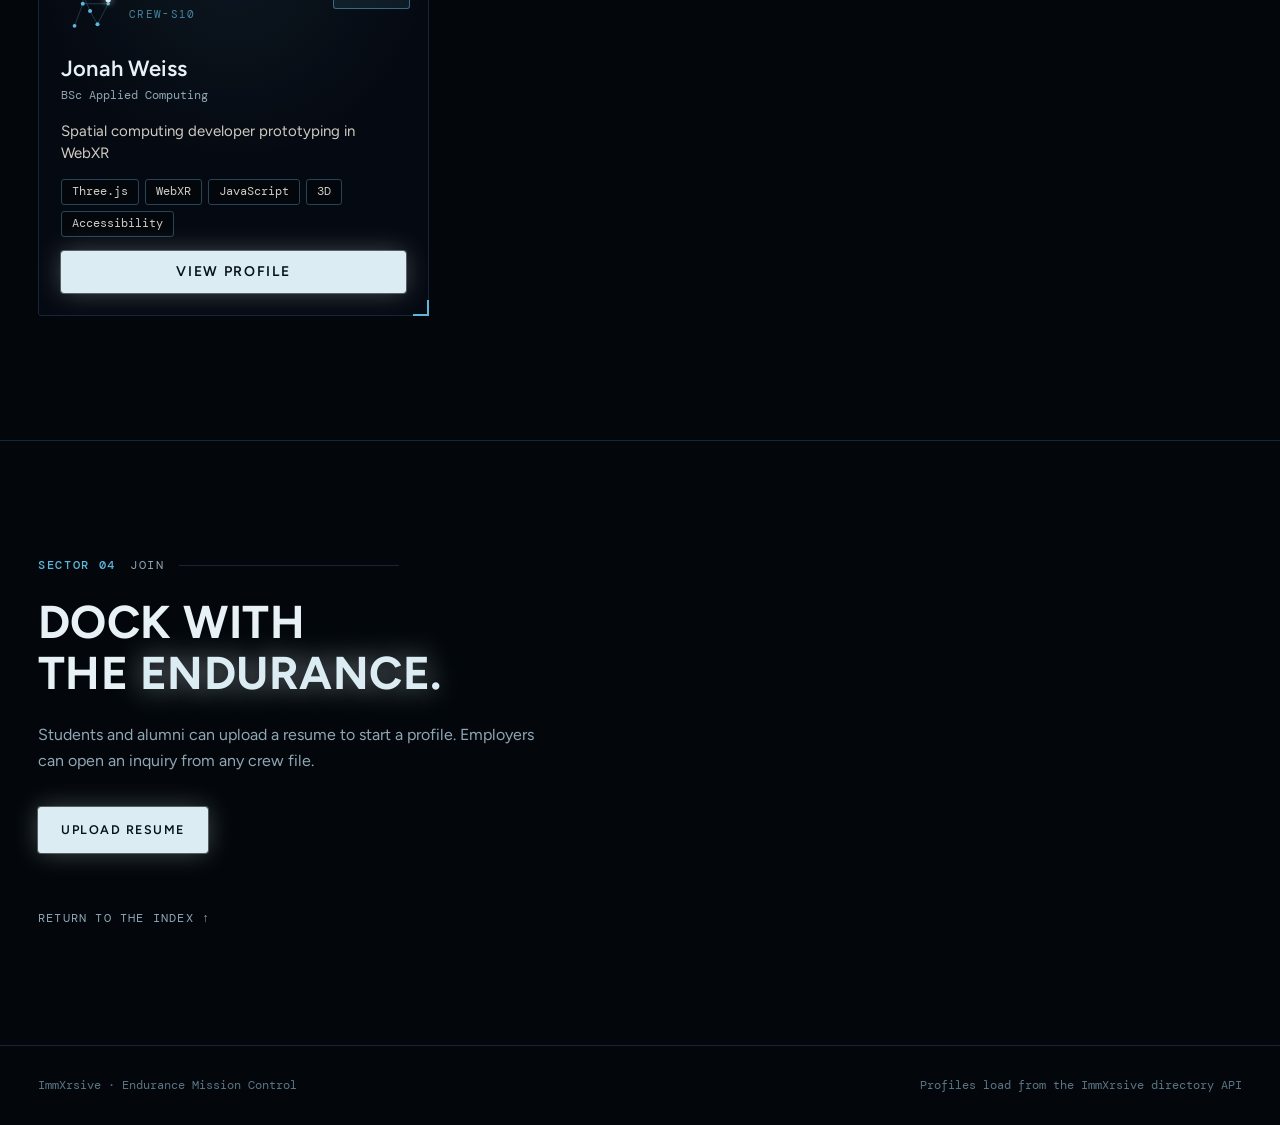
==== commit 0741b7bc: "Add Algoma OTP verification and GitHub OAuth login" ====
--- a/index.html
+++ b/index.html
@@ -26,6 +26,7 @@
         <a href="index.html#index">Index</a>
         <a href="upload.html">Upload</a>
         <a class="cta" href="intake.html">Inquire</a>
+        <a href="login.html" style="background: #004b87; color: white; padding: 6px 12px; border-radius: 4px; text-decoration: none; margin-left: 10px;">Algoma Login</a>
       </nav>
     </div>
   </header>
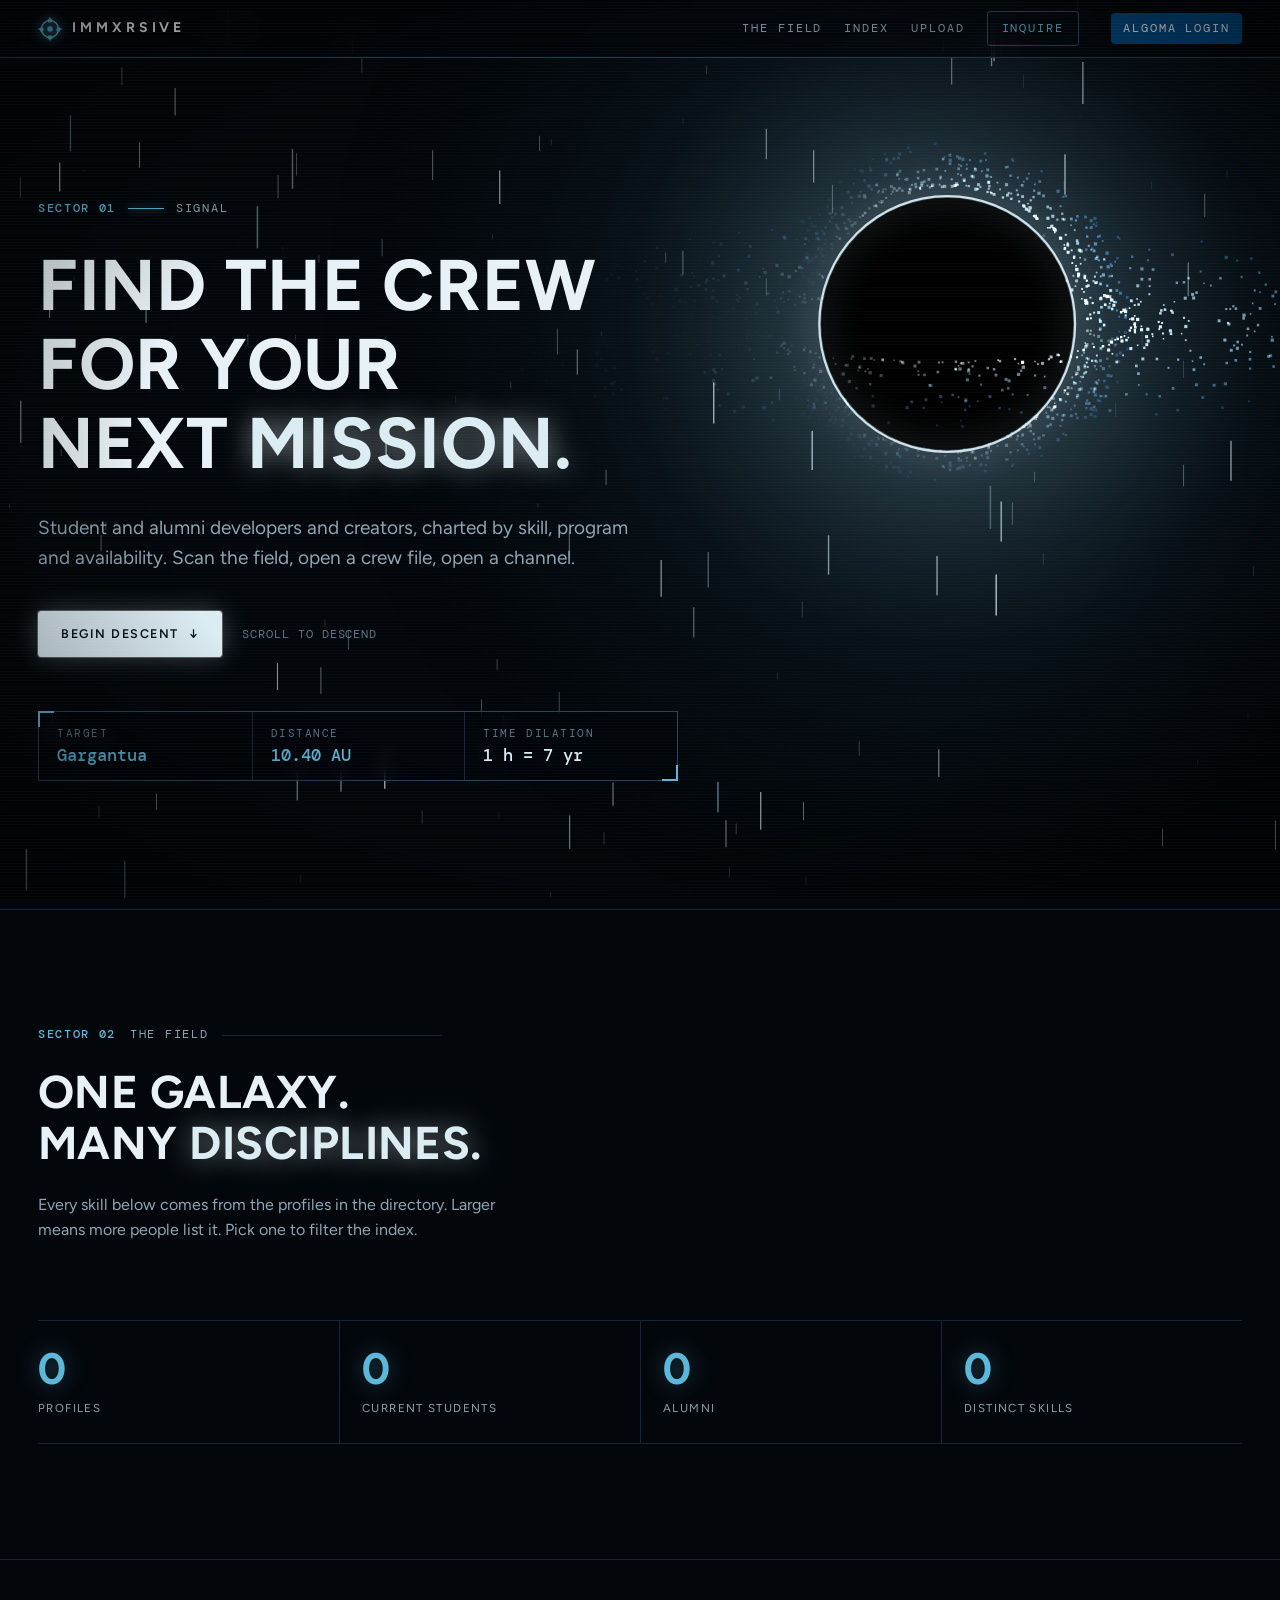
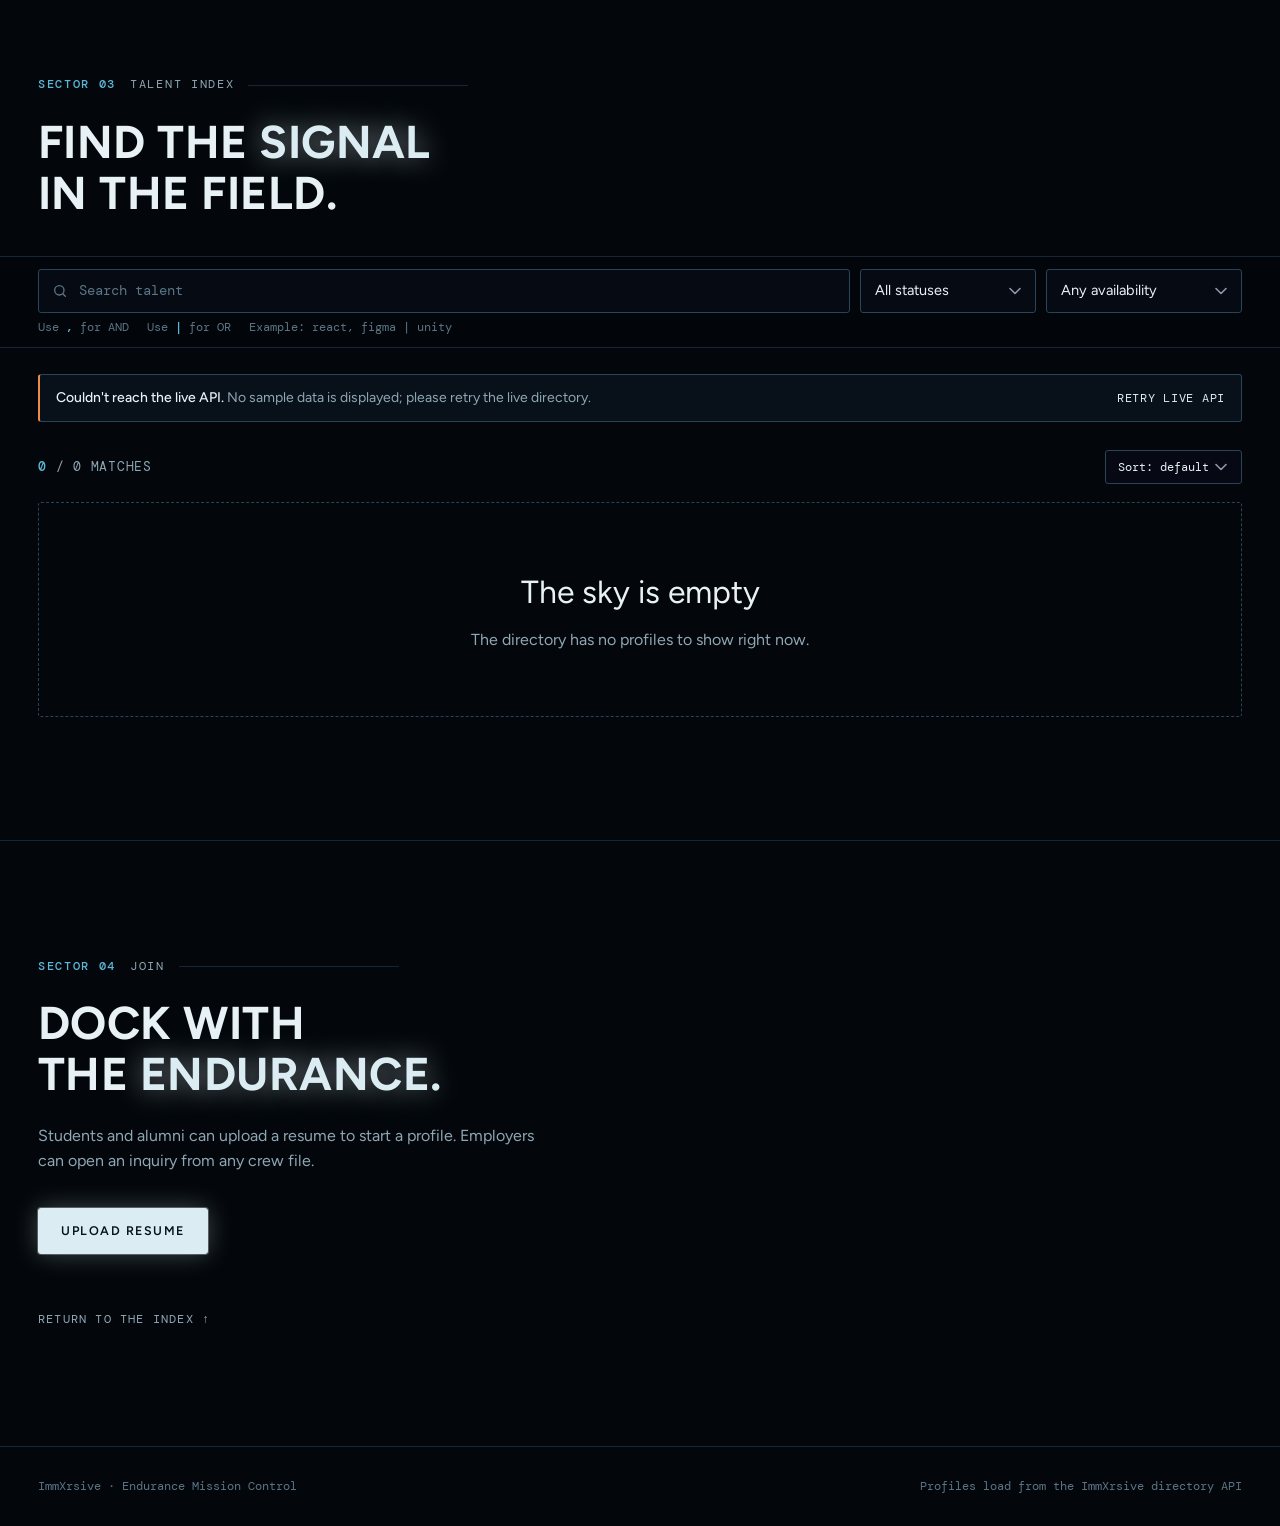
==== commit 976fae3e: "Update R2 frontend and supporting files" ====
--- a/index.html
+++ b/index.html
@@ -310,7 +310,7 @@
       showBanner({ title: "Waking up the API.", text: "The first request can take up to a minute on free hosting." });
     }).then(function (res) {
       all = res.data;
-      showBanner(res.live ? null : { title: "Couldn't reach the live API.", text: "Showing " + all.length + " sample profiles instead.", retry: true });
+      showBanner(res.live ? null : { title: "Couldn't reach the live API.", text: "No sample data is displayed; please retry the live directory.", retry: true });
       renderField(); applyFilters();
     });
   }
--- a/style.css
+++ b/style.css
@@ -361,4 +361,10 @@
 .kv dt{font:11.5px var(--mono);letter-spacing:.1em;text-transform:uppercase;color:var(--muted)}
 .kv dd{margin:0;overflow-wrap:anywhere;color:#cfccc2}
 .result pre{margin:0;padding:16px;overflow:auto;border:1px solid var(--line);border-radius:3px;background:rgba(7,10,20,.82);font:12.5px var(--mono);color:#cfccc2}
-@media(max-width:560px){.kv{grid-template-columns:1fr}}+@media(max-width:560px){.kv{grid-template-columns:1fr}}
+/* R2 controlled public portfolio presets; structured filter data remains untouched */
+body[data-portfolio-theme="nebula"] .pf-head {border:1px solid #9b7cde;background:linear-gradient(130deg,#1d1839,#0a1425);border-radius:20px;padding:22px}
+body[data-portfolio-theme="nebula"] .pf-name{color:#cfb9ff}
+body[data-portfolio-theme="minimal"] .pf-head{background:#111820;border:1px solid #8994a6;border-radius:6px;padding:22px}
+body[data-portfolio-theme="minimal"] .pf-name{letter-spacing:0;font-family:system-ui,sans-serif;font-weight:700}
+body[data-portfolio-theme="stellar"] .pf-head{border-bottom:1px solid #3c576a}
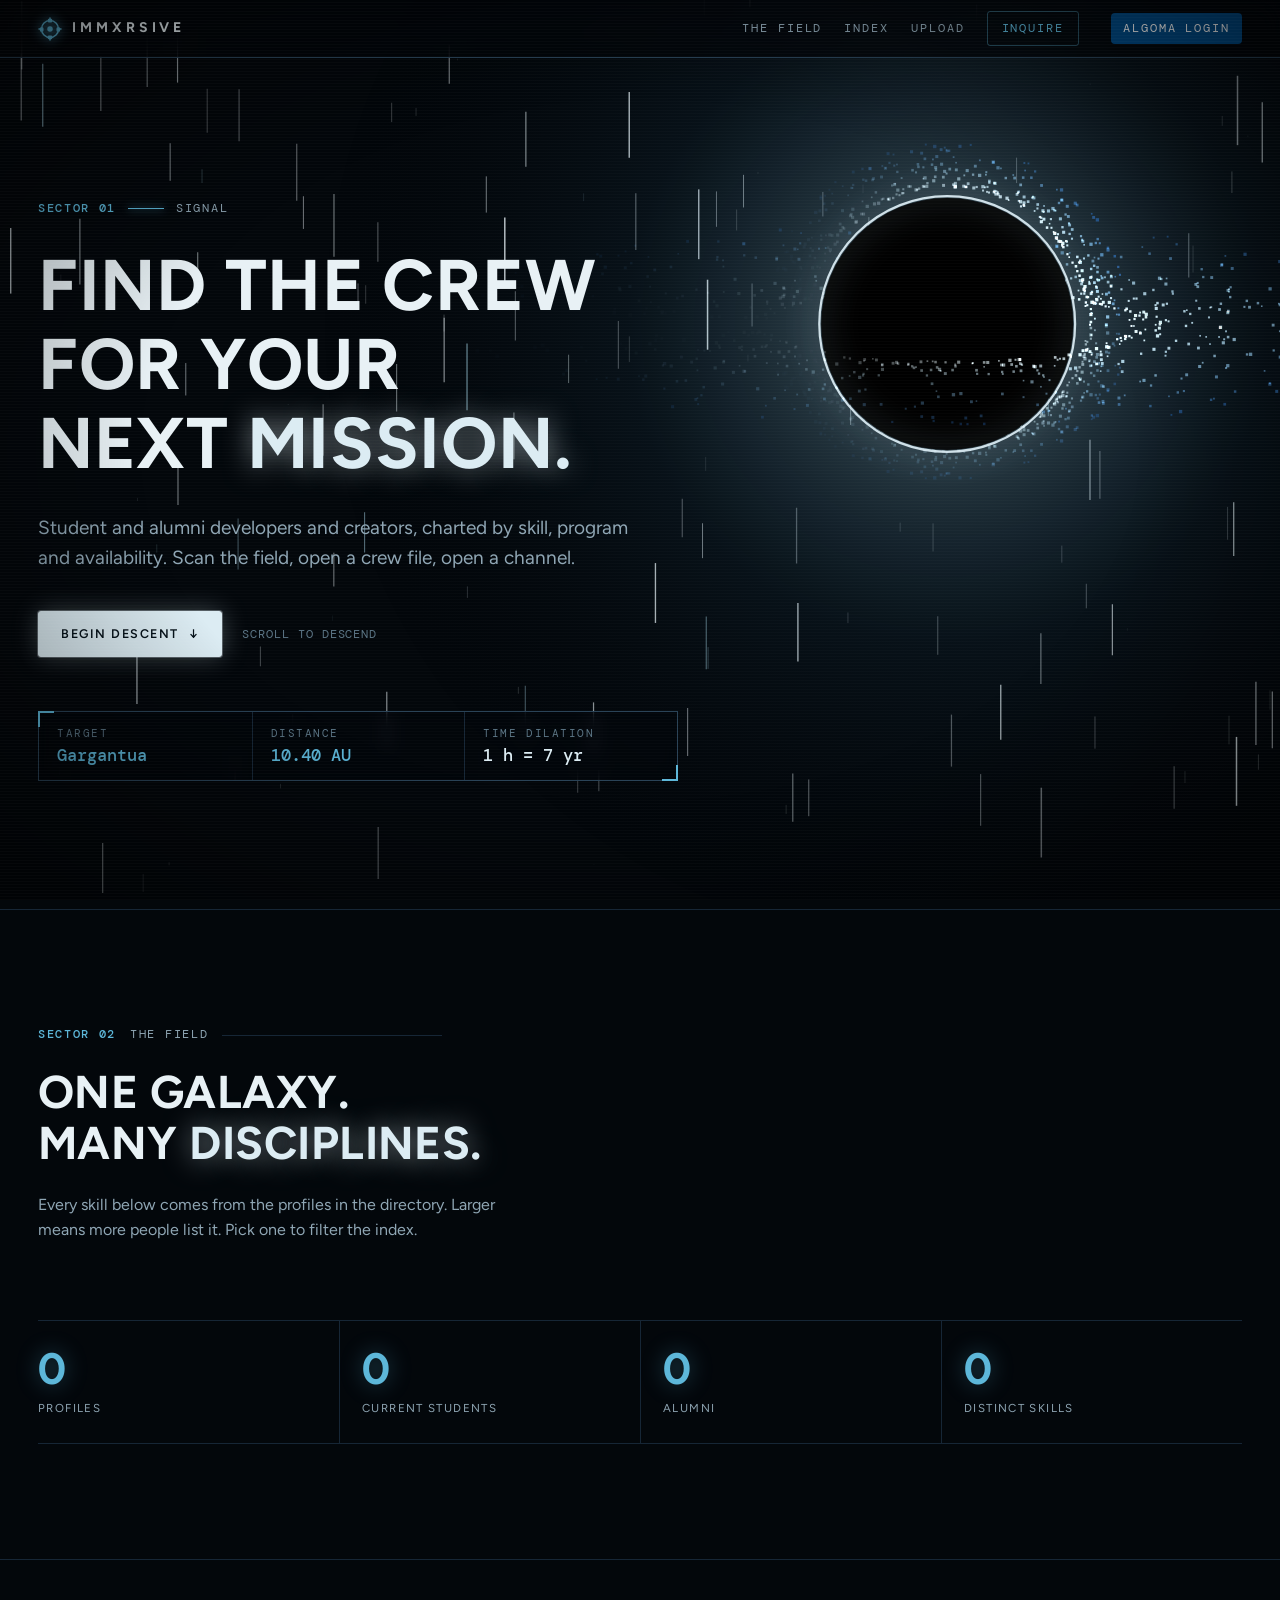
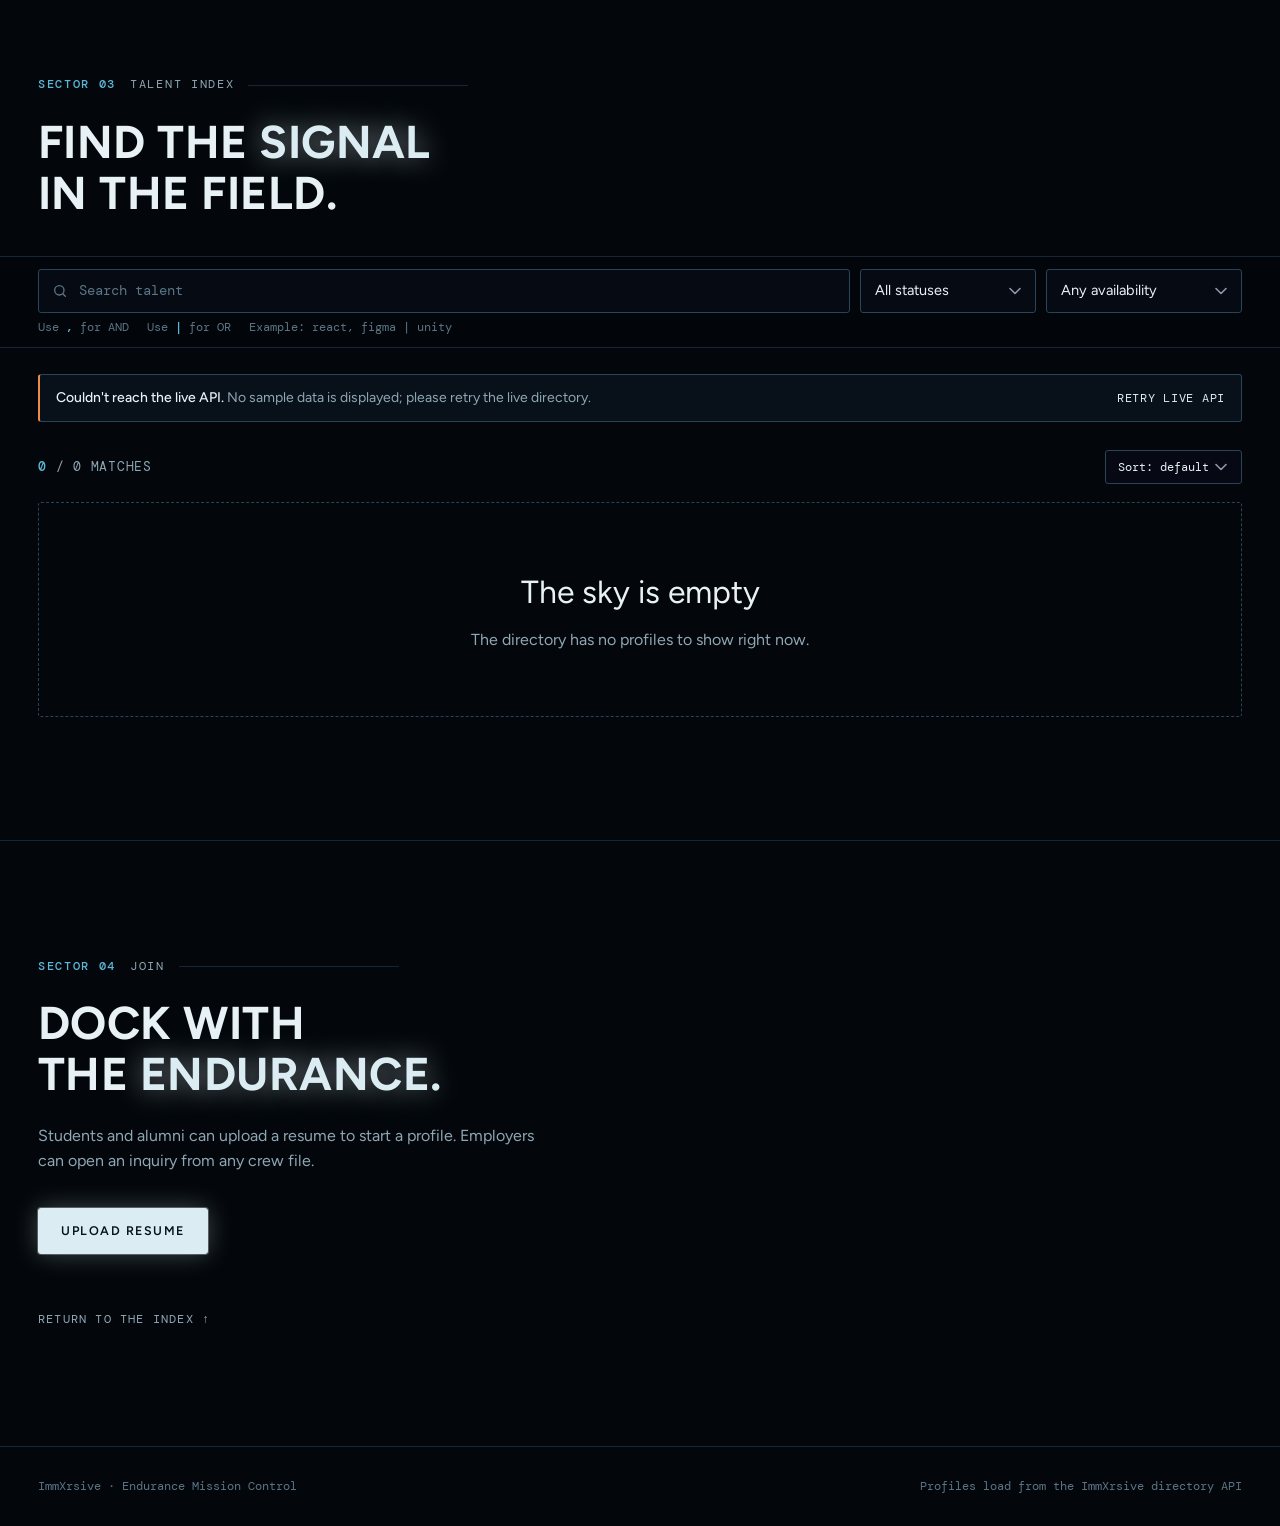
==== commit 075e1116: "Enhance profile card with facts and link Add availability and project count to profile card" ====
--- a/index.html
+++ b/index.html
@@ -205,6 +205,11 @@
       if (p.skills.length > 5) tags.appendChild(el("span", "tag more", "+" + (p.skills.length - 5)));
       card.appendChild(tags);
     }
+        var facts = [];
+    if (p.availability.length) facts.push("Open to: " + p.availability.join(", "));
+    var n = Array.isArray(p.projects) ? p.projects.length : 0;
+    facts.push(n === 1 ? "1 project" : n + " projects");
+    card.appendChild(el("p", "program", facts.join(" · ")));
     // A normal link to a real page: student.html?id=S01
     var link = el("a", "btn block", "View Profile");
     link.href = X.studentUrl(p.id);
@@ -332,4 +337,4 @@
 })();
 </script>
 </body>
-</html>+</html>
--- a/style.css
+++ b/style.css
@@ -368,3 +368,26 @@
 body[data-portfolio-theme="minimal"] .pf-head{background:#111820;border:1px solid #8994a6;border-radius:6px;padding:22px}
 body[data-portfolio-theme="minimal"] .pf-name{letter-spacing:0;font-family:system-ui,sans-serif;font-weight:700}
 body[data-portfolio-theme="stellar"] .pf-head{border-bottom:1px solid #3c576a}
+
+
+/* R2 public portfolio rendering — scoped to published student detail pages. */
+.pf-intro { min-width: 0; flex: 1 1 280px; }
+.pf-hero-image { display: block; flex: 0 0 120px; width: 120px; height: 120px; object-fit: cover; border-radius: 14px; border: 1px solid var(--line-strong); }
+body[data-portfolio-theme="stellar"] .pf-head { border-bottom: 1px solid #3c576a; padding-bottom: 18px; }
+body[data-portfolio-theme="nebula"] .pf-head { border: 1px solid #9b7cde; background: linear-gradient(130deg,#1d1839,#0a1425); border-radius: 20px; padding: 22px; box-shadow: 0 12px 42px rgba(111,73,174,.18); }
+body[data-portfolio-theme="nebula"] .pf-name { color: #e0cfff; }
+body[data-portfolio-theme="nebula"] .pf-stack .m-sec { border-left: 2px solid #9b7cde; padding-left: 18px; }
+body[data-portfolio-theme="minimal"] .pf-head { background: #111820; border: 1px solid #8994a6; border-radius: 6px; padding: 22px; box-shadow: none; }
+body[data-portfolio-theme="minimal"] .pf-name { letter-spacing: 0; font-family: system-ui,sans-serif; font-weight: 700; }
+body[data-portfolio-theme="minimal"] .pf-stack .m-sec { padding-bottom: 16px; border-bottom: 1px solid #364454; }
+@media(max-width:560px) { .pf-hero-image { width: 94px; height: 94px; flex-basis: 94px; } body[data-portfolio-theme="nebula"] .pf-head, body[data-portfolio-theme="minimal"] .pf-head { padding: 16px; } }
+
+/* R3: the nav never forces page-level horizontal scroll on phones (390px). */
+@media (max-width:760px){
+  .nav .wrap{min-width:0}
+  .nav-links{min-width:0;flex:1 1 auto;justify-content:flex-start;overflow-x:auto;scrollbar-width:none;gap:14px}
+  .nav-links>:first-child{margin-left:auto}
+  .nav-links::-webkit-scrollbar{display:none}
+  .nav-links a,.nav-links button{white-space:nowrap;flex:0 0 auto}
+  .nav-links.keep a:not(.cta){display:inline}
+}
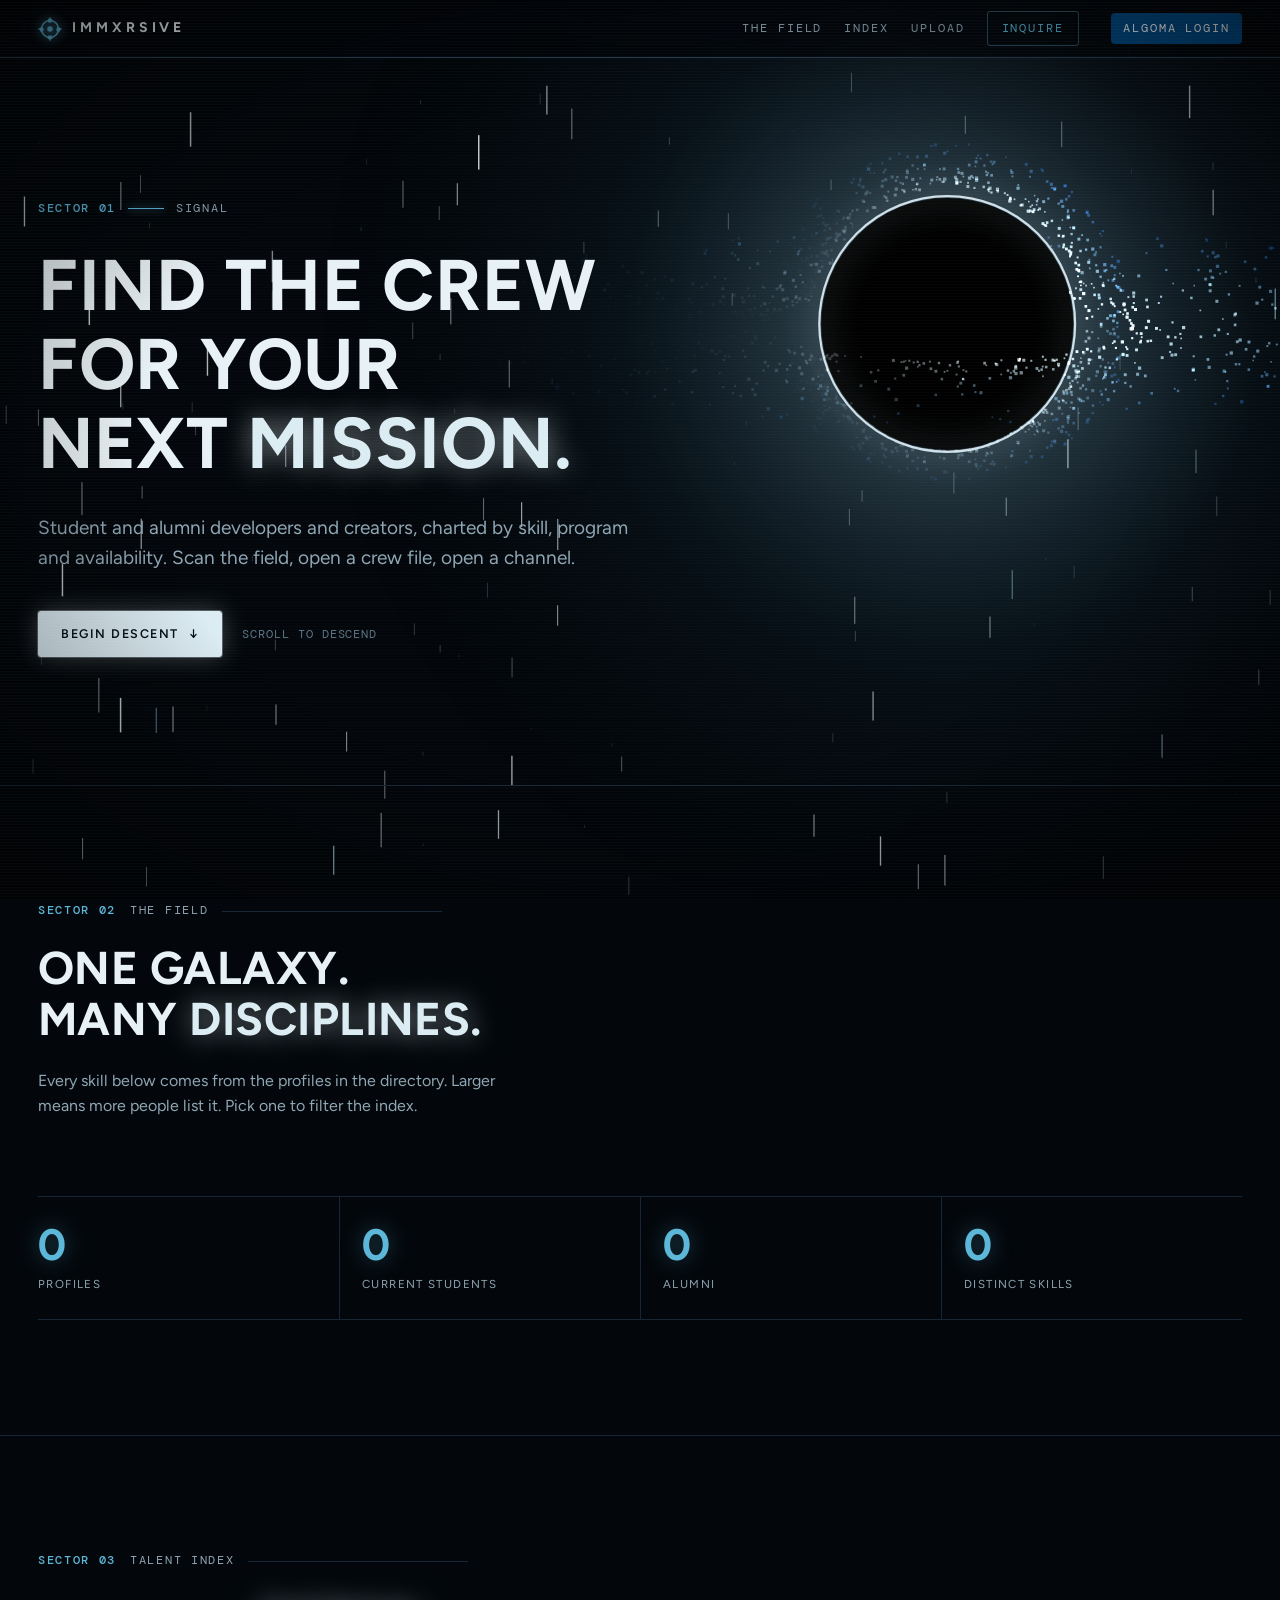
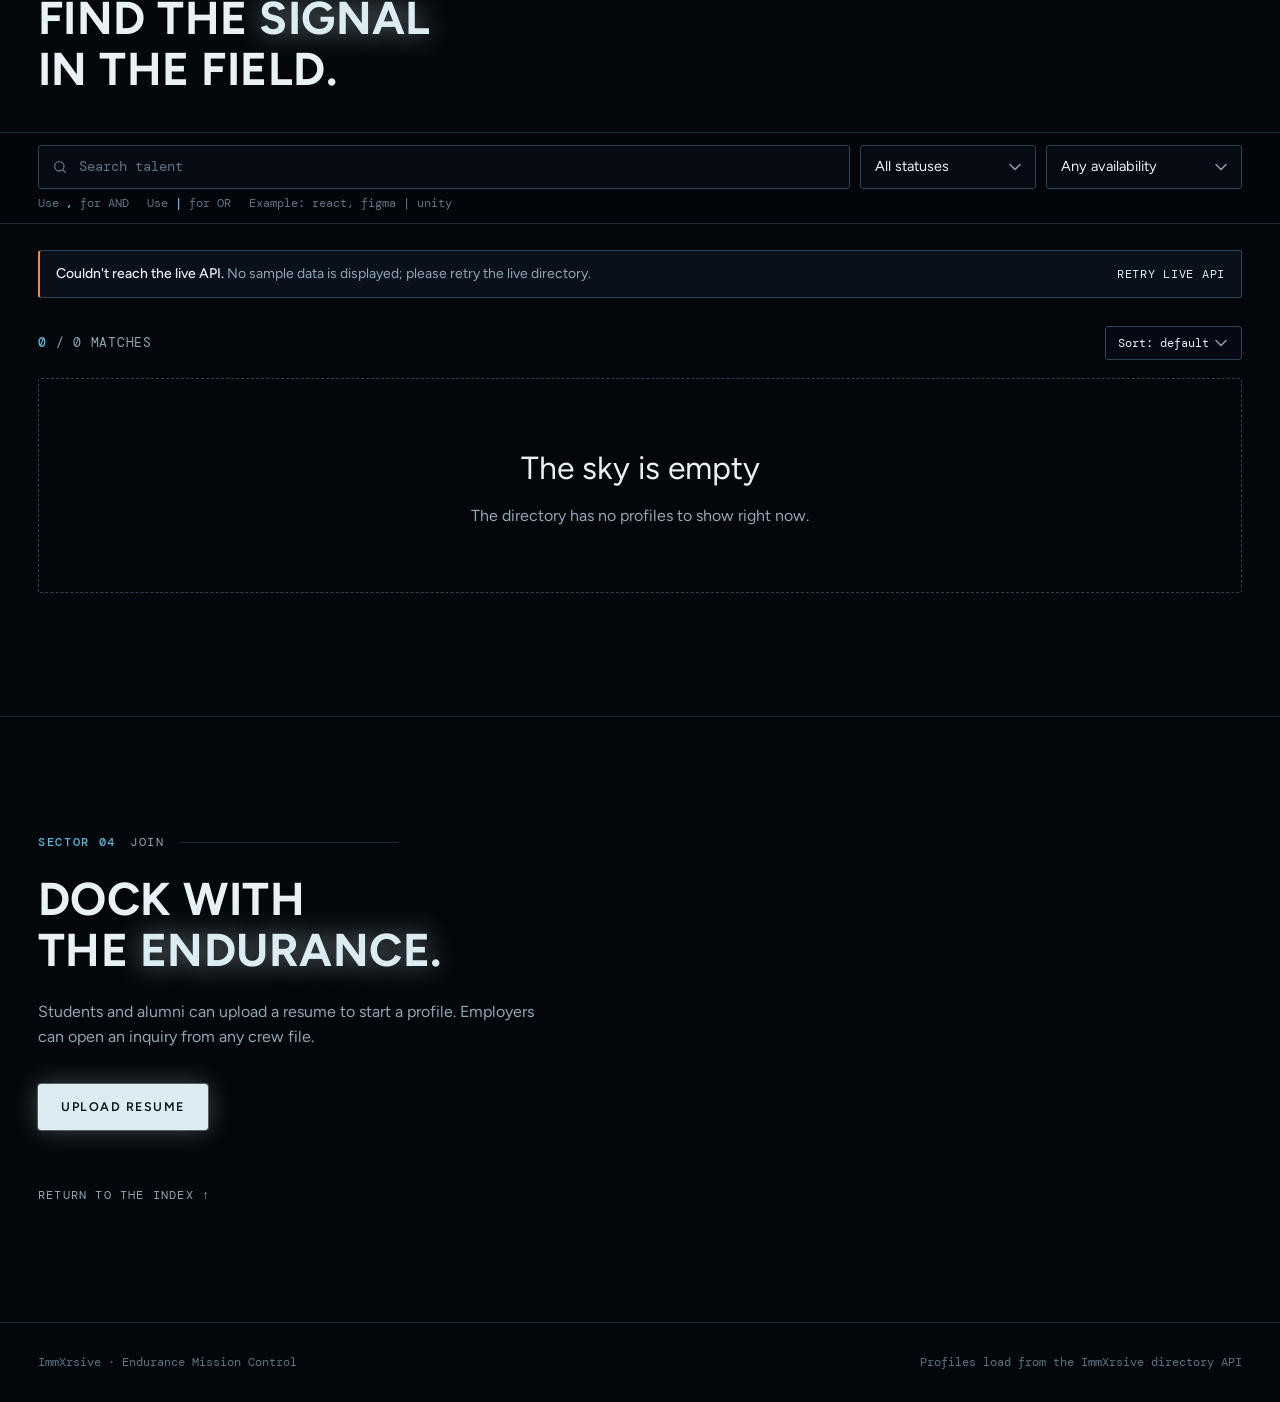
==== commit a37b83d3: "Remove telemetry section and associated script Removed telemetry display and related functionality f" ====
--- a/index.html
+++ b/index.html
@@ -41,7 +41,6 @@
           <a class="btn" href="#index">Begin descent <span aria-hidden="true">↓</span></a>
           <span class="cue">Scroll to descend</span>
         </div>
-        <div class="telemetry" aria-hidden="true"><div><small>Target</small><b>Gargantua</b></div><div><small>Distance</small><b id="t-dist">10.40 AU</b></div><div><small>Time dilation</small><b class="warn" id="t-dil">1 h = 7 yr</b></div></div>
       </div>
     </section>
 
@@ -142,17 +141,6 @@
   var qEl = $("q"), statusEl = $("status"), availEl = $("avail"), sortEl = $("sort");
   var all = [], filtered = [];
 
-  /* ---------- Telemetry ---------- */
-  (function () {
-    var d = $("t-dist"), l = $("t-dil");
-    function upd() {
-      var h = Math.max(1, document.documentElement.scrollHeight - window.innerHeight), p = Math.min(1, (window.scrollY || 0) / h);
-      d.textContent = (10.4 * (1 - p * 0.92)).toFixed(2) + " AU";
-      l.textContent = "1 h = " + Math.round(7 + p * 60) + " yr";
-    }
-    window.addEventListener("scroll", upd, { passive: true }); upd();
-  })();
-
   /* ---------- Search parsing: "," = AND, "|" = OR ---------- */
   function parseQuery(raw) {
     return raw.split("|").map(function (g) {
--- a/style.css
+++ b/style.css
@@ -382,12 +382,17 @@
 body[data-portfolio-theme="minimal"] .pf-stack .m-sec { padding-bottom: 16px; border-bottom: 1px solid #364454; }
 @media(max-width:560px) { .pf-hero-image { width: 94px; height: 94px; flex-basis: 94px; } body[data-portfolio-theme="nebula"] .pf-head, body[data-portfolio-theme="minimal"] .pf-head { padding: 16px; } }
 
-/* R3: the nav never forces page-level horizontal scroll on phones (390px). */
+/* R3: phone header (390px). Logo on the first row, every link on a second row
+   that wraps, so no link is pushed off-screen or hidden behind a scroll. */
 @media (max-width:760px){
-  .nav .wrap{min-width:0}
-  .nav-links{min-width:0;flex:1 1 auto;justify-content:flex-start;overflow-x:auto;scrollbar-width:none;gap:14px}
-  .nav-links>:first-child{margin-left:auto}
-  .nav-links::-webkit-scrollbar{display:none}
-  .nav-links a,.nav-links button{white-space:nowrap;flex:0 0 auto}
+  :root{--nav-h:94px}
+  .nav{height:auto;min-height:var(--nav-h)}
+  .nav .wrap{height:auto;min-height:var(--nav-h);flex-wrap:wrap;align-content:center;row-gap:8px;column-gap:14px;padding-block:10px;min-width:0}
+  .nav-links{flex:1 1 100%;min-width:0;flex-wrap:wrap;justify-content:flex-start;overflow:visible;gap:8px 12px}
+  .nav-links>:first-child{margin-left:0}
+  .nav-links a,.nav-links button{white-space:nowrap;flex:0 0 auto;letter-spacing:.06em}
   .nav-links.keep a:not(.cta){display:inline}
+  .nav-links .cta{padding:5px 10px}
 }
+/* Very small phones: the links take two rows, so sticky bars sit lower. */
+@media (max-width:359px){:root{--nav-h:122px}}
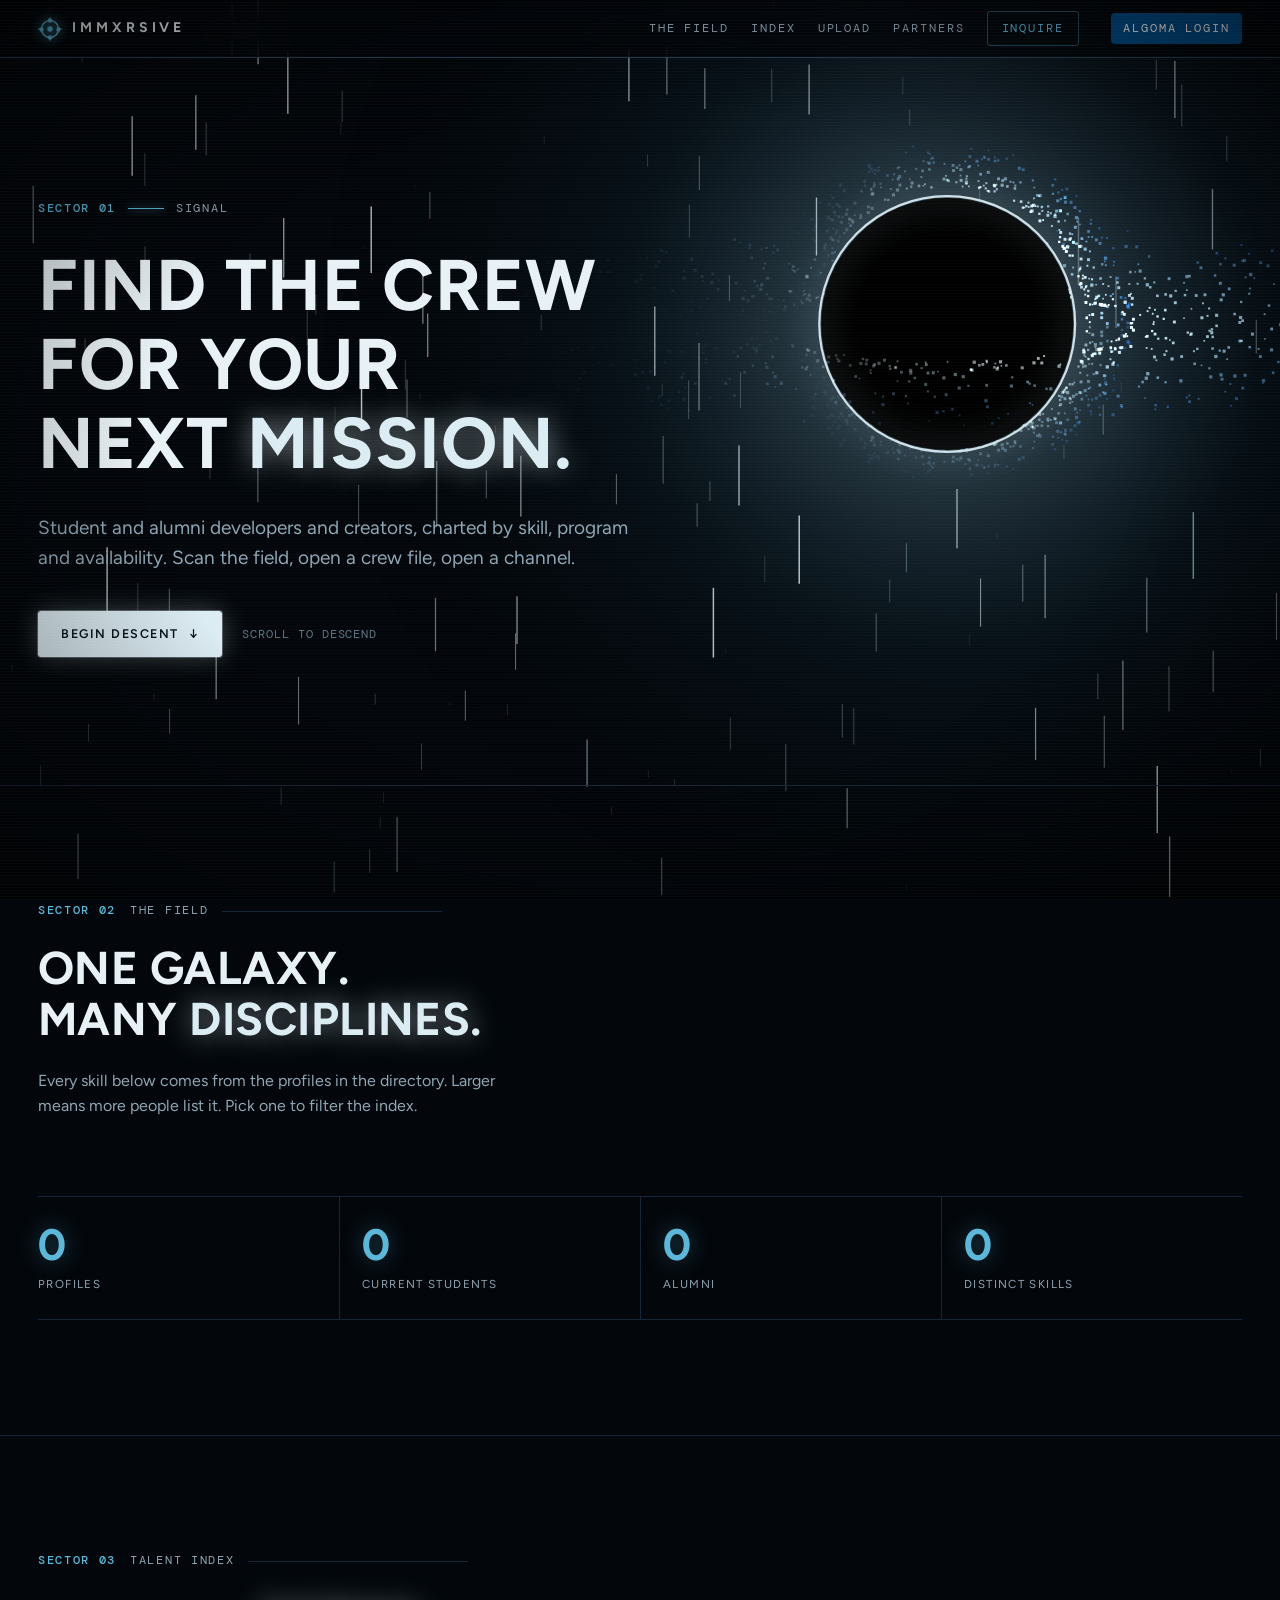
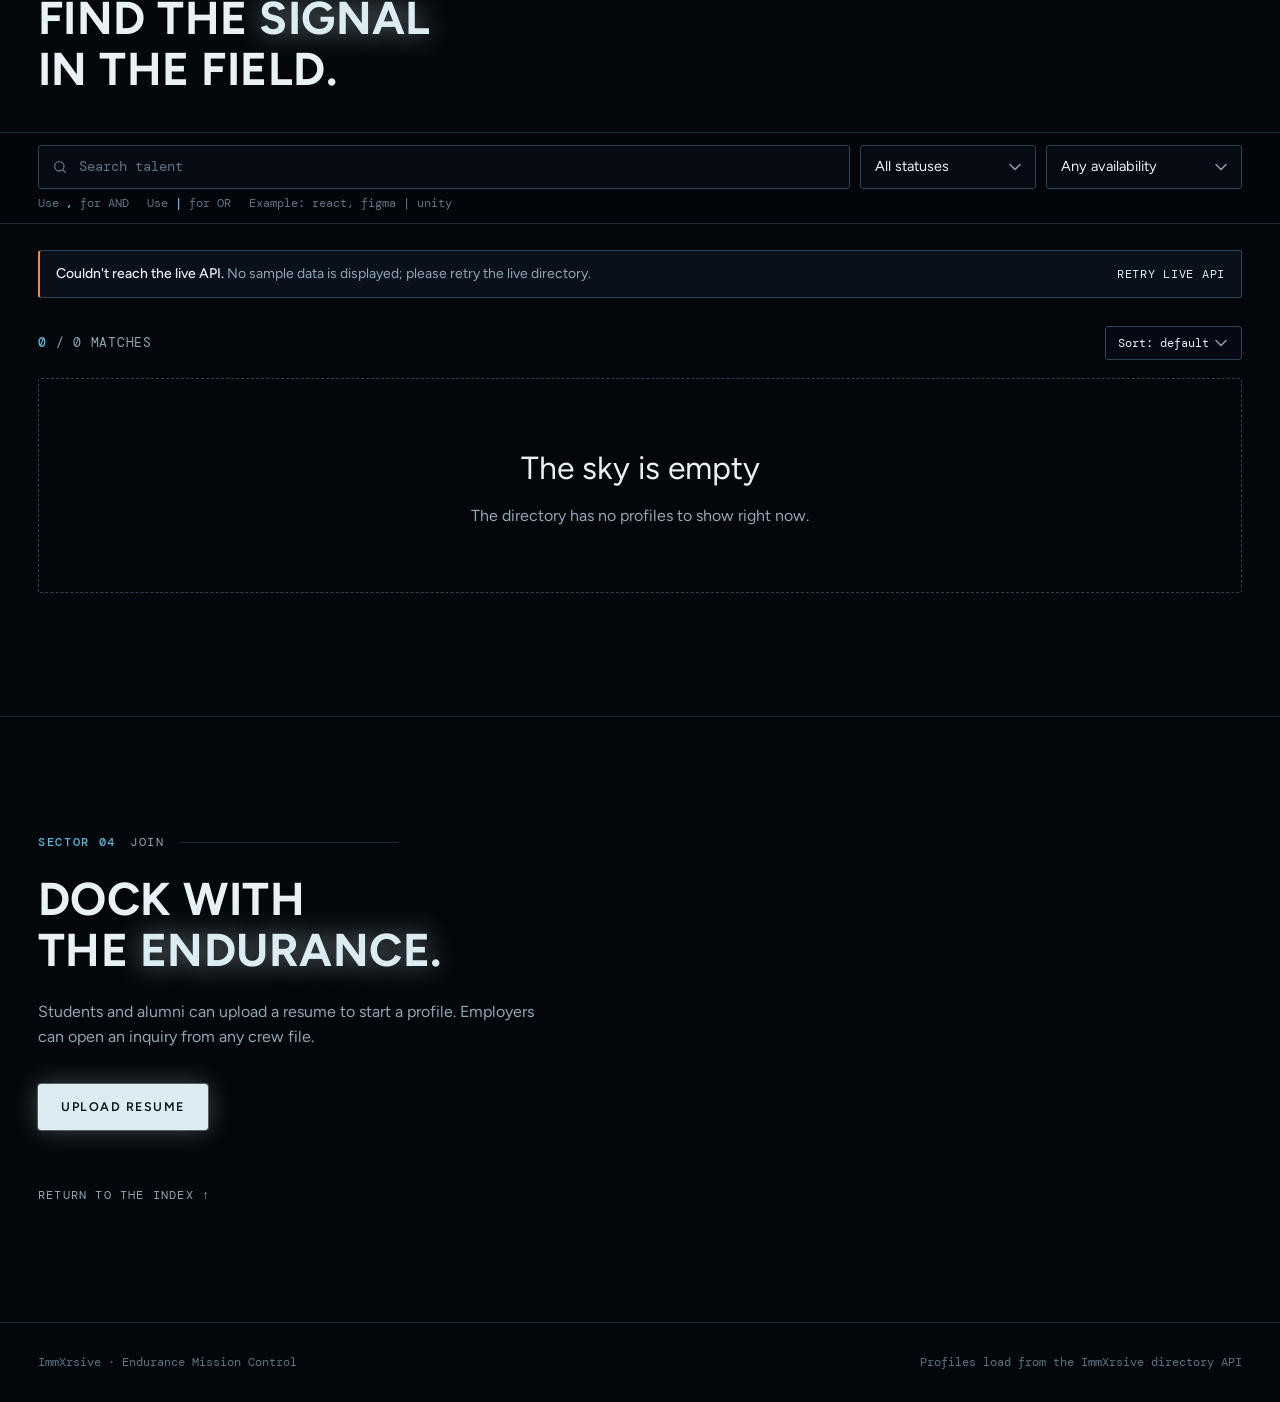
==== commit d9e21877: "Release 4: staff operations, industry partners and collaborations - Staff sign-in and task-based sta" ====
--- a/index.html
+++ b/index.html
@@ -9,6 +9,7 @@
 <link rel="preconnect" href="https://fonts.gstatic.com" crossorigin>
 <link href="https://fonts.googleapis.com/css2?family=DM+Mono:wght@400;500&family=Figtree:wght@400;500;600&family=Syncopate:wght@400;700&display=swap" rel="stylesheet">
 <link rel="stylesheet" href="style.css">
+<script src="config.js"></script>
 </head>
 <body>
 <canvas id="sky" aria-hidden="true"></canvas>
@@ -25,6 +26,7 @@
         <a class="hide-sm" href="index.html#field">The field</a>
         <a href="index.html#index">Index</a>
         <a href="upload.html">Upload</a>
+        <a href="partners.html">Partners</a>
         <a class="cta" href="intake.html">Inquire</a>
         <a href="login.html" style="background: #004b87; color: white; padding: 6px 12px; border-radius: 4px; text-decoration: none; margin-left: 10px;">Algoma Login</a>
       </nav>
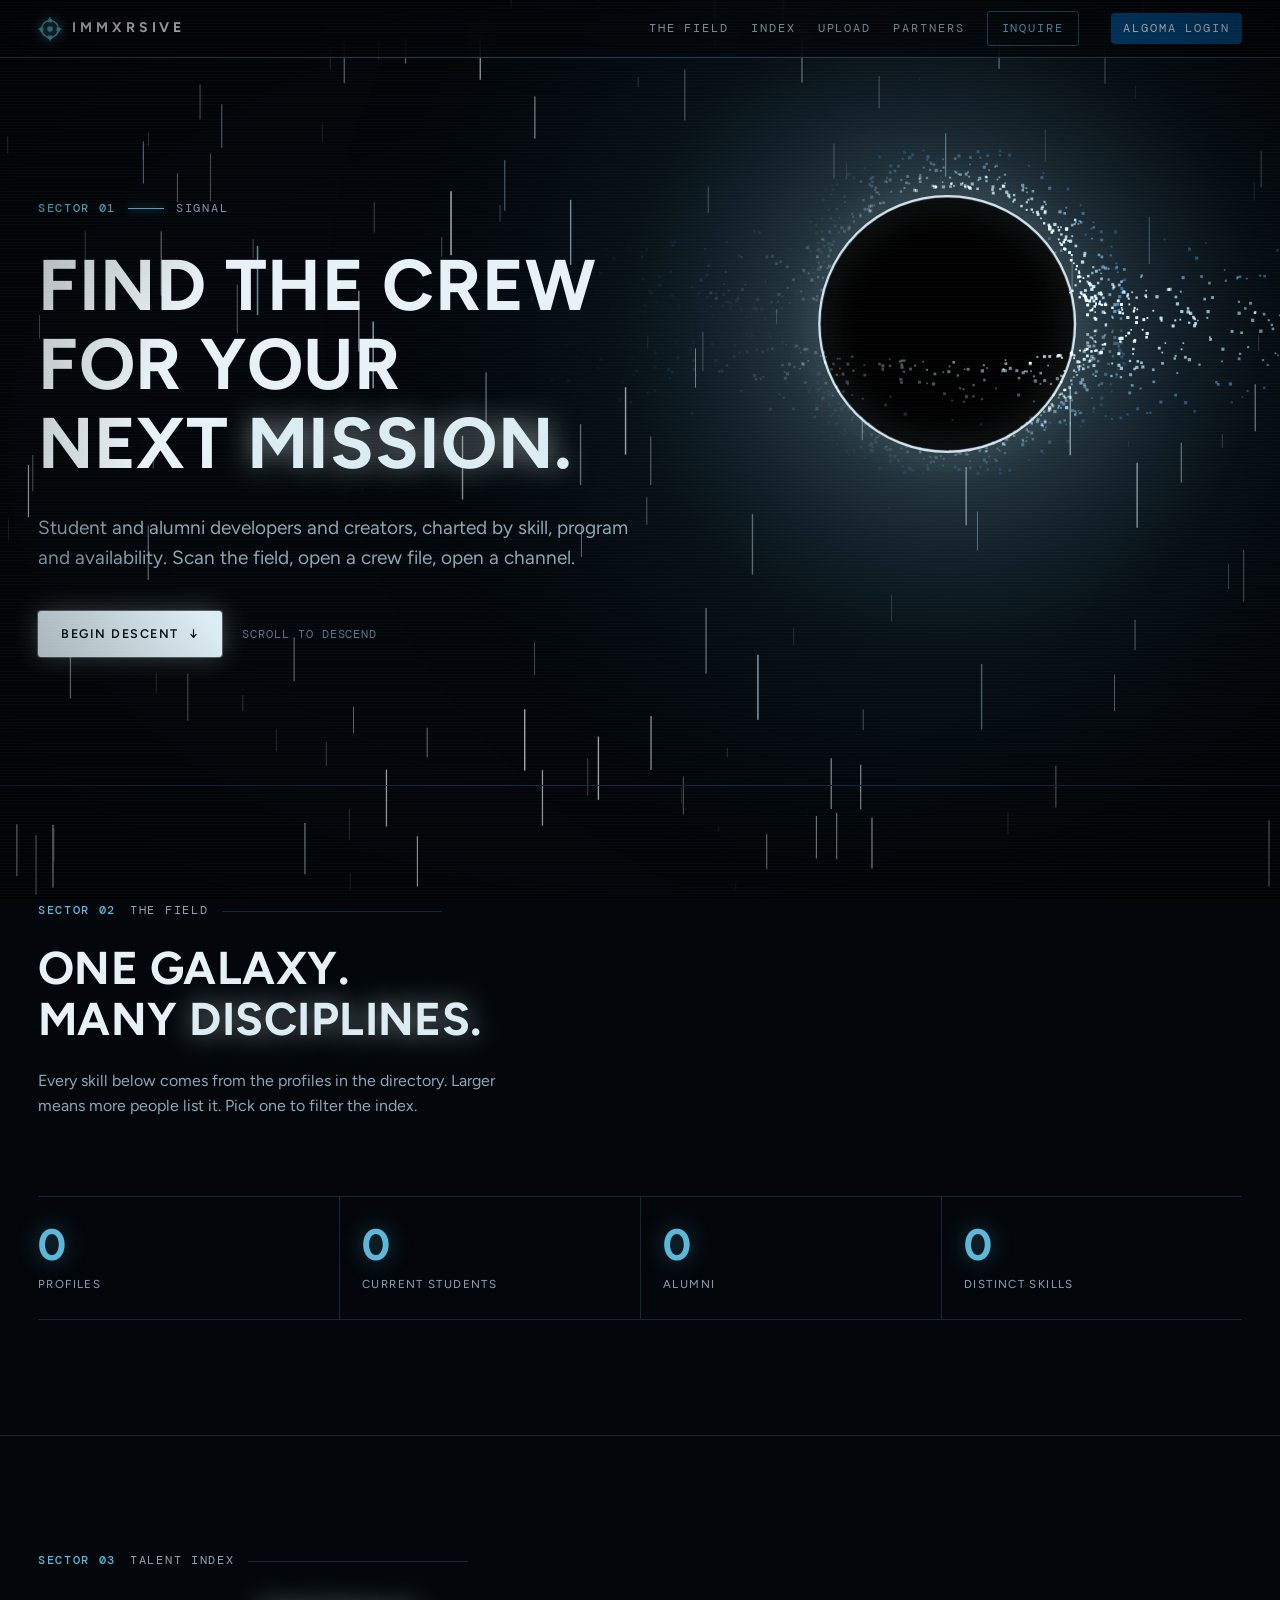
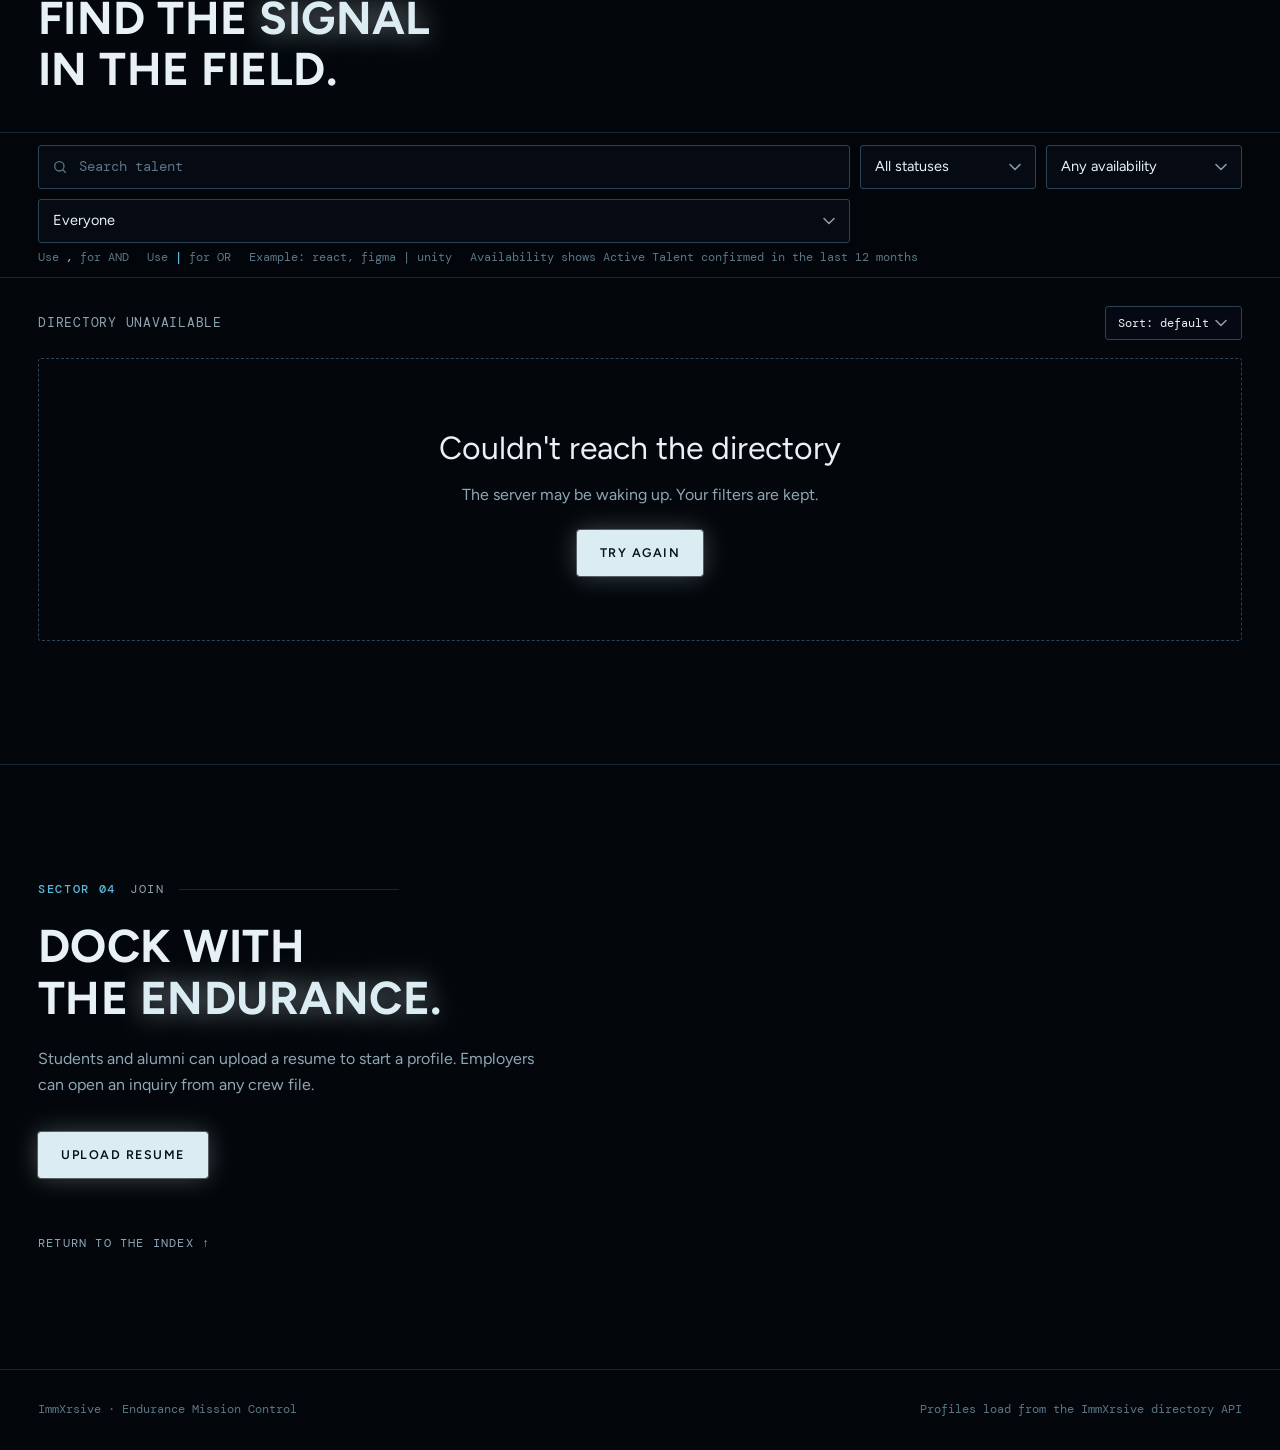
==== commit decea153: "Final release: migration, claims, lifecycle, merges, scale, demo hardening - final_release.py: repea" ====
--- a/index.html
+++ b/index.html
@@ -99,8 +99,16 @@
                 <option value="full-time">Full-time</option>
               </select>
             </div>
+            <div class="field">
+              <label for="talent">Looking for work?</label>
+              <select class="control" id="talent">
+                <option value="">Everyone</option>
+                <option value="active">Active Talent only</option>
+                <option value="showcase">Showcase Only</option>
+              </select>
+            </div>
           </div>
-          <p class="hint"><span>Use <b>,</b> for AND</span><span>Use <b>|</b> for OR</span><span>Example: react, figma | unity</span></p>
+          <p class="hint"><span>Use <b>,</b> for AND</span><span>Use <b>|</b> for OR</span><span>Example: react, figma | unity</span><span>Availability shows Active Talent confirmed in the last 12 months</span></p>
         </div>
       </div>
 
@@ -114,6 +122,11 @@
           </div>
         </div>
         <div class="grid" id="grid" aria-busy="true"></div>
+        <nav class="pager" id="pager" aria-label="Directory pages" hidden>
+          <button class="btn inline ghost" type="button" id="prev">← Previous</button>
+          <span id="pageinfo" aria-live="polite"></span>
+          <button class="btn inline ghost" type="button" id="next">Next →</button>
+        </nav>
       </div>
       <div style="height:clamp(64px,9vw,120px)"></div>
     </section>
@@ -136,30 +149,24 @@
 
 <script src="site.js"></script>
 <script>
+/* Final release (F.28): the directory asks the server for ONE page of matching
+   profiles (24 cards). Search, filters and the skill cloud are computed on the
+   server, so the first load is the same size with 20 or 220 profiles, and no
+   resume, media or demo asset is ever part of it. */
 (function () {
   "use strict";
   var X = window.IMX, $ = X.$, el = X.el, lc = X.lc, REDUCED = X.REDUCED;
   var grid = $("grid"), countEl = $("count"), clearBtn = $("clear"), banner = $("banner");
-  var qEl = $("q"), statusEl = $("status"), availEl = $("avail"), sortEl = $("sort");
-  var all = [], filtered = [];
-
-  /* ---------- Search parsing: "," = AND, "|" = OR ---------- */
-  function parseQuery(raw) {
-    return raw.split("|").map(function (g) {
-      return g.split(",").map(function (t) { return lc(t.trim()); }).filter(Boolean);
-    }).filter(function (g) { return g.length; });
-  }
-  function termMatches(hay, term) {
-    var words = term.split(/\s+/).filter(Boolean);
-    for (var i = 0; i < words.length; i++) if (hay.indexOf(words[i]) === -1) return false;
-    return true;
-  }
-  function queryMatches(hay, groups) {
-    if (!groups.length) return true;
-    return groups.some(function (g) { return g.every(function (t) { return termMatches(hay, t); }); });
-  }
-
-  /* ---------- Rendering ---------- */
+  var qEl = $("q"), statusEl = $("status"), availEl = $("avail"), talentEl = $("talent"), sortEl = $("sort");
+  var page = 1, pages = 1, seq = 0, timer = null, PER_PAGE = 24;
+
+  function talentLabel(p) {
+    if (p.talent_state === "active") return p.availability.length ? "Active talent · open to " + p.availability.join(", ") : "Active talent";
+    if (p.talent_state === "stale") return "Availability last confirmed " + (p.availability_confirmed_at || "over a year ago") + " · may be out of date";
+    if (p.talent_state === "unconfirmed") return "Availability not confirmed";
+    if (p.talent_state === "showcase") return "Showcase only · not currently seeking work";
+    return "";
+  }
   function renderSkeletons() {
     grid.setAttribute("aria-busy", "true");
     grid.replaceChildren();
@@ -172,117 +179,66 @@
     if (label) { var b = el("button", "btn", label); b.type = "button"; b.addEventListener("click", action); box.appendChild(b); }
     grid.replaceChildren(box);
   }
-
   function buildCard(p) {
     var card = el("article", "card");
-    card.appendChild(el("span", "badge" + (lc(p.status) === "current" ? " current" : ""), p.status || "N/A"));
-
+    card.appendChild(el("span", "badge" + (lc(p.status || "") === "current" ? " current" : ""), p.status || "N/A"));
     var top = el("div", "card-top");
     top.appendChild(X.constellation(p, 56));
     top.appendChild(el("span", "cid", "CREW-" + p.id.toUpperCase()));
     card.appendChild(top);
-
     var head = el("div");
     head.appendChild(el("h3", null, p.name));
     if (p.program) head.appendChild(el("p", "program", p.program));
     card.appendChild(head);
-
     if (p.headline) card.appendChild(el("p", "headline", p.headline));
-
     if (p.skills.length) {
       var tags = el("div", "tags");
       p.skills.slice(0, 5).forEach(function (s) { tags.appendChild(el("span", "tag", s)); });
       if (p.skills.length > 5) tags.appendChild(el("span", "tag more", "+" + (p.skills.length - 5)));
       card.appendChild(tags);
     }
-        var facts = [];
-    if (p.availability.length) facts.push("Open to: " + p.availability.join(", "));
-    var n = Array.isArray(p.projects) ? p.projects.length : 0;
-    facts.push(n === 1 ? "1 project" : n + " projects");
-    card.appendChild(el("p", "program", facts.join(" · ")));
-    // A normal link to a real page: student.html?id=S01
+    var t = talentLabel(p);
+    if (t) card.appendChild(el("p", "program talent-" + (p.talent_state || ""), t));
+    var n = p.project_count || 0;
+    card.appendChild(el("p", "program", n === 1 ? "1 project" : n + " projects"));
     var link = el("a", "btn block", "View Profile");
     link.href = X.studentUrl(p.id);
     link.setAttribute("aria-label", "View profile for " + p.name);
     card.appendChild(link);
     return card;
   }
-
-  function render() {
-    grid.setAttribute("aria-busy", "false");
-    clearBtn.hidden = !(qEl.value.trim() || statusEl.value || availEl.value);
-    var n = filtered.length, total = all.length;
-    countEl.replaceChildren();
-    countEl.appendChild(el("b", null, String(n)));
-    countEl.appendChild(document.createTextNode(" / " + total + (n === 1 ? " match" : " matches")));
-    if (!n) {
-      renderState(
-        total ? "Nothing in range" : "The sky is empty",
-        total ? "No profiles match that search. Loosen a filter or try different keywords." : "The directory has no profiles to show right now.",
-        total ? "Clear filters" : null, clearFilters
-      );
-      return;
-    }
-    var frag = document.createDocumentFragment();
-    filtered.forEach(function (p) { frag.appendChild(buildCard(p)); });
-    grid.replaceChildren(frag);
-  }
-
-  function applyFilters() {
-    var groups = parseQuery(qEl.value), status = statusEl.value, avail = availEl.value, sort = sortEl.value;
-    filtered = all.filter(function (p) {
-      if (status && lc(p.status) !== status) return false;
-      if (avail && !p.availability.some(function (a) { return lc(a) === avail; })) return false;
-      return queryMatches(p.hay, groups);
-    });
-    if (sort === "az") filtered.sort(function (a, b) { return a.name.localeCompare(b.name); });
-    else if (sort === "skills") filtered.sort(function (a, b) { return b.skills.length - a.skills.length; });
-    render();
-  }
-  function clearFilters() { qEl.value = ""; statusEl.value = ""; availEl.value = ""; applyFilters(); qEl.focus(); }
-
-  /* ---------- Skill cloud + stats from real data ---------- */
-  function renderField() {
-    var freq = {}, label = {};
-    all.forEach(function (p) {
-      p.skills.forEach(function (s) {
-        var k = lc(s);
-        freq[k] = (freq[k] || 0) + 1;
-        if (!label[k]) label[k] = s;
-      });
-    });
-    var keys = Object.keys(freq).sort(function (a, b) { return freq[b] - freq[a] || a.localeCompare(b); });
-    var top = keys.slice(0, 22);
-    var max = top.length ? freq[top[0]] : 1, min = top.length ? freq[top[top.length - 1]] : 1;
-
+  function filtersActive() { return !!(qEl.value.trim() || statusEl.value || availEl.value || talentEl.value); }
+  function params() {
+    var u = new URLSearchParams();
+    if (qEl.value.trim()) u.set("q", qEl.value.trim());
+    if (statusEl.value) u.append("status", statusEl.value);
+    if (availEl.value) { u.append("availability", availEl.value); }
+    if (talentEl.value) u.set("talent", talentEl.value);
+    if (sortEl.value) u.set("sort", sortEl.value);
+    u.set("page", String(page)); u.set("limit", String(PER_PAGE));
+    return u;
+  }
+  function renderField(f) {
     var cloud = $("cloud");
     cloud.replaceChildren();
-    top.forEach(function (k) {
-      var t = max === min ? 0.5 : (freq[k] - min) / (max - min);
-      var b = el("button", null, label[k]);
+    var list = f.skills || [], max = list.length ? list[0].count : 1, min = list.length ? list[list.length - 1].count : 1;
+    list.forEach(function (s) {
+      var t = max === min ? 0.5 : (s.count - min) / (max - min);
+      var b = el("button", null, s.name);
       b.type = "button";
       b.style.fontSize = (17 + t * 15).toFixed(1) + "px";
-      b.title = freq[k] + (freq[k] === 1 ? " profile" : " profiles");
-      b.dataset.skill = label[k];
-      b.appendChild(el("sup", null, String(freq[k])));
+      b.title = s.count + (s.count === 1 ? " profile" : " profiles");
+      b.setAttribute("aria-label", "Filter by " + s.name + ", " + b.title);
+      b.dataset.skill = s.name;
+      b.appendChild(el("sup", null, String(s.count)));
       cloud.appendChild(b);
     });
-    $("cloud-note").textContent = keys.length > top.length ? "Showing the top " + top.length + " of " + keys.length + " skills." : (keys.length ? keys.length + " skills across " + all.length + " profiles." : "");
-
-    $("s-total").textContent = String(all.length);
-    $("s-current").textContent = String(all.filter(function (p) { return lc(p.status) === "current"; }).length);
-    $("s-alumni").textContent = String(all.filter(function (p) { return lc(p.status) === "alumni"; }).length);
-    $("s-skills").textContent = String(keys.length);
-  }
-  $("cloud").addEventListener("click", function (e) {
-    var b = e.target.closest("button[data-skill]");
-    if (!b) return;
-    qEl.value = b.dataset.skill;
-    applyFilters();
-    $("index").scrollIntoView({ behavior: REDUCED ? "auto" : "smooth", block: "start" });
-  });
-
-  /* ---------- Data ---------- */
+    $("cloud-note").textContent = f.distinct_skills > list.length ? "Showing the top " + list.length + " of " + f.distinct_skills + " skills." : (f.distinct_skills ? f.distinct_skills + " skills across " + f.total_published + " profiles." : "");
+    $("s-total").textContent = String(f.total_published);
+    $("s-current").textContent = String(f.current);
+    $("s-alumni").textContent = String(f.alumni);
+    $("s-skills").textContent = String(f.distinct_skills);
+  }
   function showBanner(info) {
     banner.replaceChildren();
     if (!info) { banner.hidden = true; return; }
@@ -290,31 +246,64 @@
     msg.appendChild(el("strong", null, info.title));
     msg.appendChild(document.createTextNode(" " + info.text));
     banner.appendChild(msg);
-    if (info.retry) {
-      var r = el("button", "link-btn", "Retry live API");
-      r.type = "button"; r.addEventListener("click", load);
-      banner.appendChild(r);
+    if (info.retry) { var r = el("button", "link-btn", "Retry"); r.type = "button"; r.addEventListener("click", load); banner.appendChild(r); }
+    banner.hidden = false;
+  }
+  function render(d) {
+    grid.setAttribute("aria-busy", "false");
+    clearBtn.hidden = !filtersActive();
+    pages = d.pages || 1;
+    countEl.replaceChildren();
+    countEl.appendChild(el("b", null, String(d.total)));
+    countEl.appendChild(document.createTextNode(" / " + d.facets.total_published + (d.total === 1 ? " match" : " matches")));
+    $("pager").hidden = pages <= 1;
+    $("pageinfo").textContent = "Page " + d.page + " of " + pages;
+    $("prev").disabled = d.page <= 1; $("next").disabled = d.page >= pages;
+    if (!d.items.length) {
+      renderState(d.facets.total_published ? "Nothing in range" : "The sky is empty",
+        d.facets.total_published ? "No profiles match that search. Loosen a filter or try different keywords." : "The directory has no profiles to show right now.",
+        d.facets.total_published ? "Clear filters" : null, clearFilters);
+      return;
     }
-    banner.hidden = false;
+    var frag = document.createDocumentFragment();
+    d.items.map(function (p) { return { id: p.id, name: p.name || "Unnamed profile", headline: p.headline || "", program: p.program || "",
+      status: p.status || "", skills: X.list(p.skills), availability: X.list(p.availability), talent_state: p.talent_state,
+      availability_confirmed_at: p.availability_confirmed_at, project_count: p.project_count }; })
+      .forEach(function (p) { frag.appendChild(buildCard(p)); });
+    grid.replaceChildren(frag);
   }
   function load() {
+    var mine = ++seq;
     renderSkeletons();
     countEl.textContent = "Loading profiles";
     showBanner(null);
-    X.loadDirectory(function () {
-      showBanner({ title: "Waking up the API.", text: "The first request can take up to a minute on free hosting." });
-    }).then(function (res) {
-      all = res.data;
-      showBanner(res.live ? null : { title: "Couldn't reach the live API.", text: "No sample data is displayed; please retry the live directory.", retry: true });
-      renderField(); applyFilters();
-    });
-  }
-
-  qEl.addEventListener("input", applyFilters);
-  statusEl.addEventListener("change", applyFilters);
-  availEl.addEventListener("change", applyFilters);
-  sortEl.addEventListener("change", applyFilters);
+    var slow = setTimeout(function () { showBanner({ title: "Waking up the API.", text: "The first request can take up to a minute on free hosting." }); }, 4000);
+    var ctrl = new AbortController(), stop = setTimeout(function () { ctrl.abort(); }, 45000);
+    fetch(window.IMX_API + "/api/talent?" + params().toString(), { headers: { Accept: "application/json" }, signal: ctrl.signal })
+      .then(function (r) { if (!r.ok) throw new Error("HTTP " + r.status); return r.json(); })
+      .then(function (d) { if (mine !== seq) return; showBanner(null); renderField(d.facets); render(d); })
+      .catch(function () {
+        if (mine !== seq) return;
+        grid.setAttribute("aria-busy", "false");
+        countEl.textContent = "Directory unavailable";
+        renderState("Couldn't reach the directory", "The server may be waking up. Your filters are kept.", "Try again", load);
+      })
+      .then(function () { clearTimeout(slow); clearTimeout(stop); });
+  }
+  function reload() { page = 1; clearTimeout(timer); timer = setTimeout(load, 250); }
+  function clearFilters() { qEl.value = ""; statusEl.value = ""; availEl.value = ""; talentEl.value = ""; page = 1; load(); qEl.focus(); }
+
+  $("cloud").addEventListener("click", function (e) {
+    var b = e.target.closest("button[data-skill]");
+    if (!b) return;
+    qEl.value = b.dataset.skill; page = 1; load();
+    $("index").scrollIntoView({ behavior: REDUCED ? "auto" : "smooth", block: "start" });
+  });
+  qEl.addEventListener("input", reload);
+  [statusEl, availEl, talentEl, sortEl].forEach(function (x) { x.addEventListener("change", function () { page = 1; load(); }); });
   clearBtn.addEventListener("click", clearFilters);
+  $("prev").addEventListener("click", function () { if (page > 1) { page--; load(); $("index").scrollIntoView({ block: "start" }); } });
+  $("next").addEventListener("click", function () { if (page < pages) { page++; load(); $("index").scrollIntoView({ block: "start" }); } });
   grid.addEventListener("pointermove", function (e) {
     var card = e.target.closest(".card");
     if (!card) return;
@@ -322,7 +311,6 @@
     card.style.setProperty("--mx", (e.clientX - r.left) + "px");
     card.style.setProperty("--my", (e.clientY - r.top) + "px");
   });
-
   load();
 })();
 </script>
--- a/style.css
+++ b/style.css
@@ -396,3 +396,16 @@
 }
 /* Very small phones: the links take two rows, so sticky bars sit lower. */
 @media (max-width:359px){:root{--nav-h:122px}}
+
+/* ---- Final release additions ---- */
+.pager{display:flex;align-items:center;justify-content:center;gap:16px;flex-wrap:wrap;margin:28px 0 0}
+.pager button[disabled]{opacity:.4;cursor:not-allowed}
+.talent-active{color:var(--hud,#5db7d9)}
+.talent-stale,.talent-unconfirmed{color:#f5c26b}
+.notice{border:1px solid var(--line-strong,rgba(255,255,255,.25));border-radius:4px;padding:14px 16px;margin:16px 0;background:rgba(255,255,255,.04)}
+.notice.warn{border-color:#f5c26b}
+.demo-stage{position:relative;margin-top:16px;border:1px solid var(--line-strong,rgba(255,255,255,.25));border-radius:4px;background:#05080c}
+.demo-stage iframe{display:block;width:100%;height:min(70vh,560px);border:0;background:#fff}
+.demo-bar{display:flex;flex-wrap:wrap;gap:10px;align-items:center;justify-content:space-between;padding:10px 12px;border-bottom:1px solid var(--line-strong,rgba(255,255,255,.25))}
+:focus-visible{outline:2px solid #5db7d9;outline-offset:2px}
+.sr-only{position:absolute;width:1px;height:1px;overflow:hidden;clip:rect(0 0 0 0);white-space:nowrap}
